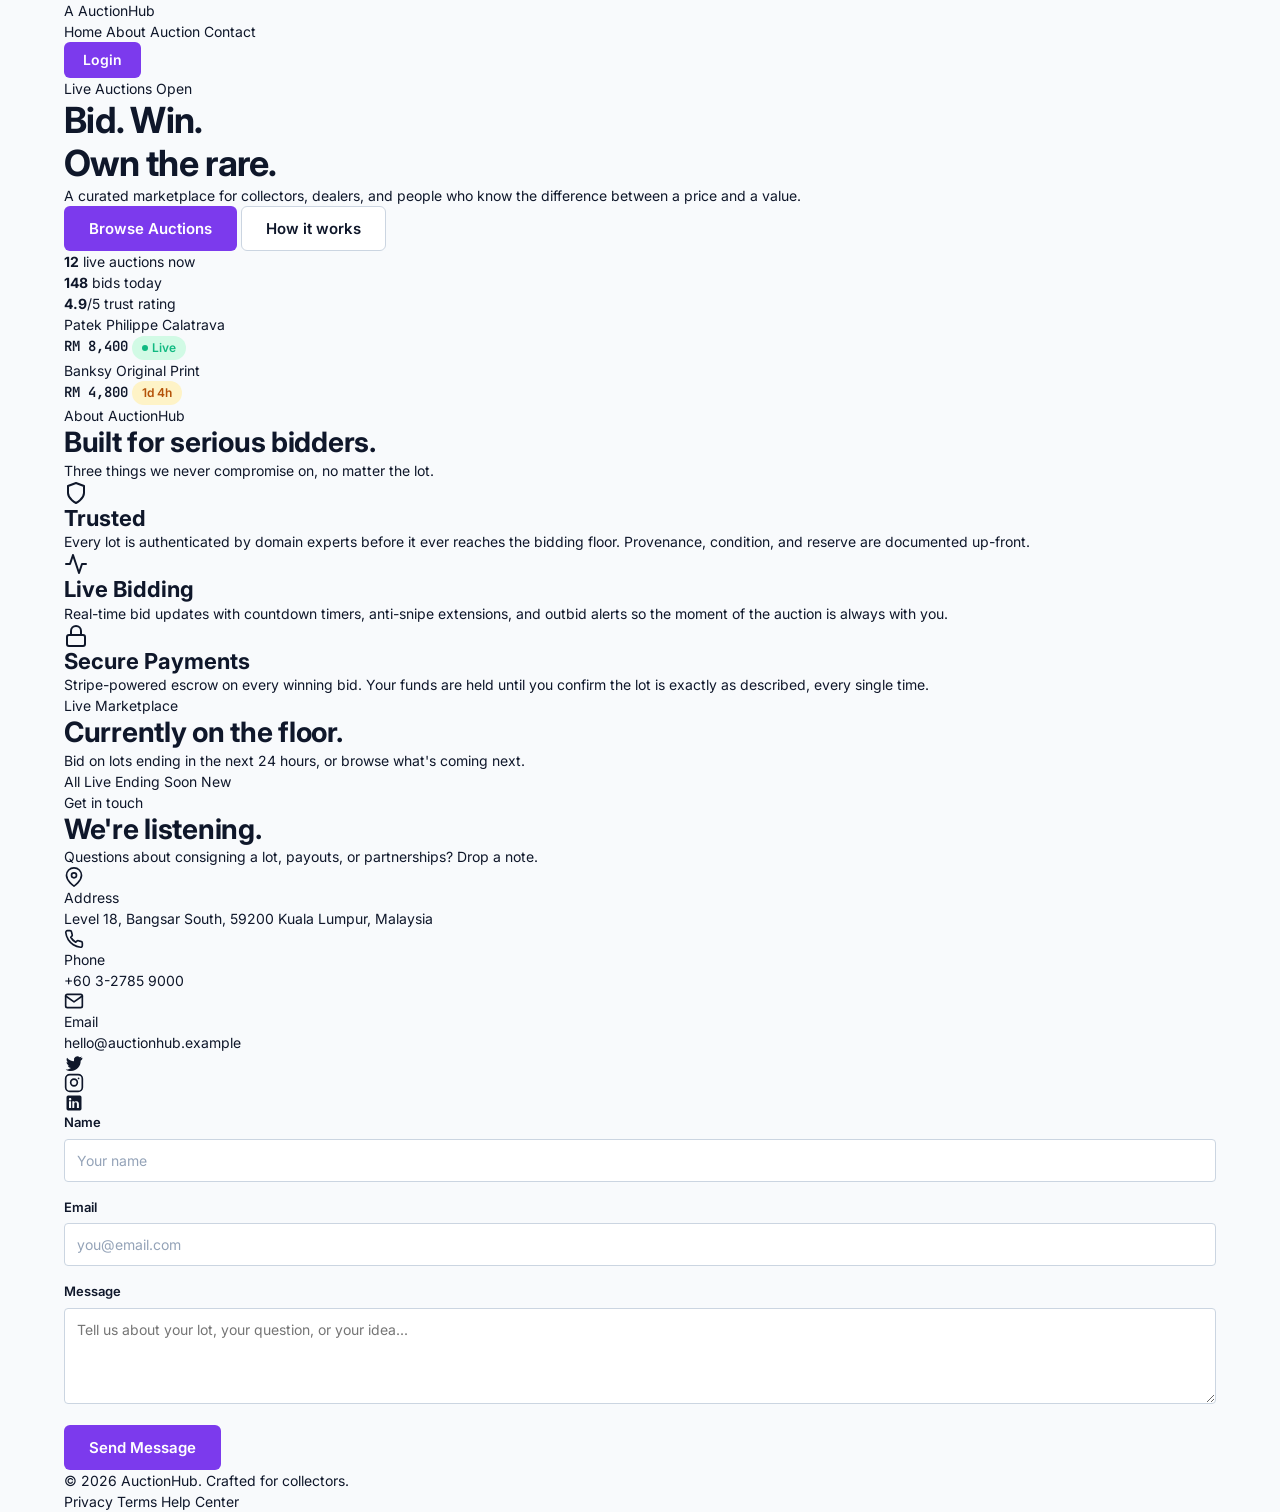
==== index.html @ d31c8f01 "[Phase 2/Task 1] Landing HTML - Sticky nav, hero, about, auction grid, contact, footer, login modal " ====
<!DOCTYPE html>
<html lang="en">
<head>
  <meta charset="UTF-8" />
  <meta name="viewport" content="width=device-width, initial-scale=1.0" />
  <title>AuctionHub — Bid. Win. Own.</title>
  <meta name="description" content="A modern auction marketplace for collectors and connoisseurs." />

  <!-- Fonts -->
  <link rel="preconnect" href="https://fonts.googleapis.com" />
  <link rel="preconnect" href="https://fonts.gstatic.com" crossorigin />
  <link href="https://fonts.googleapis.com/css2?family=Inter:wght@400;500;600;700;800&family=JetBrains+Mono:wght@400;500;600&display=swap" rel="stylesheet" />

  <!-- Styles -->
  <link rel="stylesheet" href="assets/css/shared.css" />
  <link rel="stylesheet" href="assets/css/landing.css" />
</head>
<body>

  <!-- ========== Sticky Nav ========== -->
  <header class="nav" id="nav">
    <div class="container nav-row">
      <a href="#home" class="brand">
        <span class="brand-mark">A</span>
        <span class="brand-name">AuctionHub</span>
      </a>

      <nav class="nav-links">
        <a href="#home">Home</a>
        <a href="#about">About</a>
        <a href="#auction">Auction</a>
        <a href="#contact">Contact</a>
      </nav>

      <button class="btn btn-primary" data-open-login>Login</button>
    </div>
  </header>

  <main>

    <!-- ========== #home Hero ========== -->
    <section id="home" class="hero">
      <div class="container hero-row">
        <div class="hero-copy">
          <span class="eyebrow">Live Auctions Open</span>
          <h1>Bid. Win.<br />Own the rare.</h1>
          <p class="hero-sub">
            A curated marketplace for collectors, dealers, and people who know
            the difference between a price and a value.
          </p>
          <div class="hero-cta">
            <a href="#auction" class="btn btn-primary btn-lg">Browse Auctions</a>
            <a href="#about" class="btn btn-secondary btn-lg">How it works</a>
          </div>
          <div class="hero-meta">
            <div><strong>12</strong> live auctions now</div>
            <div class="dot"></div>
            <div><strong>148</strong> bids today</div>
            <div class="dot"></div>
            <div><strong>4.9</strong>/5 trust rating</div>
          </div>
        </div>
        <div class="hero-visual">
          <div class="hero-card hero-card-a">
            <div class="hero-card-img" style="background-image:url('https://picsum.photos/seed/hero1/400/300')"></div>
            <div class="hero-card-body">
              <div class="hero-card-title">Patek Philippe Calatrava</div>
              <div class="hero-card-row">
                <span class="price">RM 8,400</span>
                <span class="badge badge-success"><span class="badge-dot"></span>Live</span>
              </div>
            </div>
          </div>
          <div class="hero-card hero-card-b">
            <div class="hero-card-img" style="background-image:url('https://picsum.photos/seed/hero2/400/300')"></div>
            <div class="hero-card-body">
              <div class="hero-card-title">Banksy Original Print</div>
              <div class="hero-card-row">
                <span class="price">RM 4,800</span>
                <span class="badge badge-warning">1d 4h</span>
              </div>
            </div>
          </div>
          <div class="hero-blob"></div>
        </div>
      </div>
    </section>

    <!-- ========== #about ========== -->
    <section id="about" class="section">
      <div class="container">
        <div class="section-head">
          <span class="eyebrow">About AuctionHub</span>
          <h2>Built for serious bidders.</h2>
          <p class="section-sub">
            Three things we never compromise on, no matter the lot.
          </p>
        </div>

        <div class="features">
          <article class="feature">
            <div class="feature-icon">
              <svg class="icon-lg" viewBox="0 0 24 24" fill="none" stroke="currentColor" stroke-width="2" stroke-linecap="round" stroke-linejoin="round"><path d="M12 22s8-4 8-10V5l-8-3-8 3v7c0 6 8 10 8 10z"/></svg>
            </div>
            <h3>Trusted</h3>
            <p>Every lot is authenticated by domain experts before it ever reaches the bidding floor. Provenance, condition, and reserve are documented up-front.</p>
          </article>

          <article class="feature">
            <div class="feature-icon">
              <svg class="icon-lg" viewBox="0 0 24 24" fill="none" stroke="currentColor" stroke-width="2" stroke-linecap="round" stroke-linejoin="round"><polyline points="22 12 18 12 15 21 9 3 6 12 2 12"/></svg>
            </div>
            <h3>Live Bidding</h3>
            <p>Real-time bid updates with countdown timers, anti-snipe extensions, and outbid alerts so the moment of the auction is always with you.</p>
          </article>

          <article class="feature">
            <div class="feature-icon">
              <svg class="icon-lg" viewBox="0 0 24 24" fill="none" stroke="currentColor" stroke-width="2" stroke-linecap="round" stroke-linejoin="round"><rect x="3" y="11" width="18" height="11" rx="2"/><path d="M7 11V7a5 5 0 0 1 10 0v4"/></svg>
            </div>
            <h3>Secure Payments</h3>
            <p>Stripe-powered escrow on every winning bid. Your funds are held until you confirm the lot is exactly as described, every single time.</p>
          </article>
        </div>
      </div>
    </section>

    <!-- ========== #auction ========== -->
    <section id="auction" class="section section-alt">
      <div class="container">
        <div class="section-head">
          <span class="eyebrow">Live Marketplace</span>
          <h2>Currently on the floor.</h2>
          <p class="section-sub">Bid on lots ending in the next 24 hours, or browse what's coming next.</p>
        </div>

        <div class="filter-chips" id="filter-chips">
          <button class="chip is-active" data-filter="all">All</button>
          <button class="chip" data-filter="live">Live</button>
          <button class="chip" data-filter="ending">Ending Soon</button>
          <button class="chip" data-filter="new">New</button>
        </div>

        <div class="auction-grid" id="auction-grid">
          <!-- Cards rendered by landing.js -->
        </div>
      </div>
    </section>

    <!-- ========== #contact ========== -->
    <section id="contact" class="section">
      <div class="container">
        <div class="section-head">
          <span class="eyebrow">Get in touch</span>
          <h2>We're listening.</h2>
          <p class="section-sub">Questions about consigning a lot, payouts, or partnerships? Drop a note.</p>
        </div>

        <div class="contact-grid">
          <aside class="contact-info">
            <div class="contact-row">
              <div class="contact-ico">
                <svg class="icon" viewBox="0 0 24 24" fill="none" stroke="currentColor" stroke-width="2" stroke-linecap="round" stroke-linejoin="round"><path d="M21 10c0 7-9 13-9 13S3 17 3 10a9 9 0 0 1 18 0z"/><circle cx="12" cy="10" r="3"/></svg>
              </div>
              <div>
                <div class="contact-label">Address</div>
                <div>Level 18, Bangsar South, 59200 Kuala Lumpur, Malaysia</div>
              </div>
            </div>
            <div class="contact-row">
              <div class="contact-ico">
                <svg class="icon" viewBox="0 0 24 24" fill="none" stroke="currentColor" stroke-width="2" stroke-linecap="round" stroke-linejoin="round"><path d="M22 16.92v3a2 2 0 0 1-2.18 2 19.79 19.79 0 0 1-8.63-3.07 19.5 19.5 0 0 1-6-6 19.79 19.79 0 0 1-3.07-8.67A2 2 0 0 1 4.11 2h3a2 2 0 0 1 2 1.72 12.84 12.84 0 0 0 .7 2.81 2 2 0 0 1-.45 2.11L8.09 9.91a16 16 0 0 0 6 6l1.27-1.27a2 2 0 0 1 2.11-.45 12.84 12.84 0 0 0 2.81.7A2 2 0 0 1 22 16.92z"/></svg>
              </div>
              <div>
                <div class="contact-label">Phone</div>
                <div>+60 3-2785 9000</div>
              </div>
            </div>
            <div class="contact-row">
              <div class="contact-ico">
                <svg class="icon" viewBox="0 0 24 24" fill="none" stroke="currentColor" stroke-width="2" stroke-linecap="round" stroke-linejoin="round"><path d="M4 4h16c1.1 0 2 .9 2 2v12c0 1.1-.9 2-2 2H4c-1.1 0-2-.9-2-2V6c0-1.1.9-2 2-2z"/><polyline points="22,6 12,13 2,6"/></svg>
              </div>
              <div>
                <div class="contact-label">Email</div>
                <div>hello@auctionhub.example</div>
              </div>
            </div>
            <div class="socials">
              <a href="#" aria-label="Twitter"><svg class="icon" viewBox="0 0 24 24" fill="currentColor"><path d="M22 5.8c-.7.3-1.5.6-2.4.7.9-.5 1.5-1.3 1.8-2.3-.8.5-1.7.8-2.6 1A4.1 4.1 0 0 0 12 9.1c0 .3 0 .6.1.9-3.4-.2-6.4-1.8-8.4-4.3-.4.6-.6 1.4-.6 2.2 0 1.4.7 2.7 1.8 3.4-.6 0-1.2-.2-1.8-.5v.1c0 2 1.4 3.7 3.3 4-.4.1-.7.2-1.1.2-.3 0-.5 0-.8-.1.5 1.7 2.1 2.9 3.9 2.9-1.4 1.1-3.2 1.8-5.2 1.8H2c1.8 1.2 4 1.9 6.3 1.9 7.5 0 11.7-6.3 11.7-11.7v-.5c.8-.6 1.5-1.3 2-2.1z"/></svg></a>
              <a href="#" aria-label="Instagram"><svg class="icon" viewBox="0 0 24 24" fill="none" stroke="currentColor" stroke-width="2" stroke-linecap="round" stroke-linejoin="round"><rect x="2" y="2" width="20" height="20" rx="5"/><path d="M16 11.4a4 4 0 1 1-8 0 4 4 0 0 1 8 0z"/><line x1="17.5" y1="6.5" x2="17.51" y2="6.5"/></svg></a>
              <a href="#" aria-label="LinkedIn"><svg class="icon" viewBox="0 0 24 24" fill="currentColor"><path d="M19 3H5a2 2 0 0 0-2 2v14a2 2 0 0 0 2 2h14a2 2 0 0 0 2-2V5a2 2 0 0 0-2-2zM8.5 18H6V10h2.5v8zM7.3 9c-.8 0-1.5-.7-1.5-1.5S6.5 6 7.3 6s1.5.7 1.5 1.5S8.1 9 7.3 9zM18 18h-2.5v-4.4c0-1 0-2.4-1.5-2.4s-1.7 1.2-1.7 2.3V18H10V10h2.4v1.1h.1c.3-.6 1.2-1.3 2.4-1.3 2.5 0 3 1.7 3 3.9V18z"/></svg></a>
            </div>
          </aside>

          <form class="contact-form" id="contact-form">
            <div class="field">
              <label class="label" for="cf-name">Name</label>
              <input class="input" id="cf-name" name="name" type="text" required placeholder="Your name" />
            </div>
            <div class="field">
              <label class="label" for="cf-email">Email</label>
              <input class="input" id="cf-email" name="email" type="email" required placeholder="you@email.com" />
            </div>
            <div class="field">
              <label class="label" for="cf-message">Message</label>
              <textarea class="textarea" id="cf-message" name="message" required placeholder="Tell us about your lot, your question, or your idea..."></textarea>
            </div>
            <button type="submit" class="btn btn-primary btn-lg">Send Message</button>
          </form>
        </div>
      </div>
    </section>

  </main>

  <!-- ========== Footer ========== -->
  <footer class="footer">
    <div class="container footer-row">
      <div>&copy; 2026 AuctionHub. Crafted for collectors.</div>
      <div class="footer-links">
        <a href="#">Privacy</a>
        <a href="#">Terms</a>
        <a href="#">Help Center</a>
      </div>
    </div>
  </footer>

  <!-- ========== Login Modal ========== -->
  <div class="modal-backdrop" id="login-modal" data-close-on-backdrop>
    <div class="modal" role="dialog" aria-modal="true" aria-labelledby="login-title">
      <div class="modal-header">
        <div class="flex items-center gap-2">
          <span class="brand-mark brand-mark-sm">A</span>
          <span class="modal-title" id="login-title">Welcome back</span>
        </div>
        <button class="modal-close" data-close-login aria-label="Close">
          <svg class="icon" viewBox="0 0 24 24" fill="none" stroke="currentColor" stroke-width="2" stroke-linecap="round" stroke-linejoin="round"><line x1="18" y1="6" x2="6" y2="18"/><line x1="6" y1="6" x2="18" y2="18"/></svg>
        </button>
      </div>
      <div class="modal-body">
        <p class="text-muted text-sm mb-4">Sign in to access the admin dashboard. Use <code class="mono">admin</code> / <code class="mono">admin</code> for the prototype.</p>
        <form id="login-form" novalidate>
          <div class="field">
            <label class="label" for="li-username">Username</label>
            <input class="input" id="li-username" name="username" type="text" autocomplete="username" required />
          </div>
          <div class="field">
            <label class="label" for="li-password">Password</label>
            <input class="input" id="li-password" name="password" type="password" autocomplete="current-password" required />
          </div>
          <label class="checkbox-row mb-4">
            <input type="checkbox" id="li-remember" />
            Remember me
          </label>
          <div class="field-error hidden" id="li-error"></div>
          <button type="submit" class="btn btn-primary btn-lg" style="width:100%">Login</button>
        </form>
      </div>
    </div>
  </div>

  <!-- ========== Toast host ========== -->
  <div class="toast-host" id="toast-host"></div>

  <!-- ========== Scripts (order matters for classic scripts) ========== -->
  <script src="assets/js/data.js"></script>
  <script src="assets/js/auth.js"></script>
  <script src="assets/js/landing.js"></script>
</body>
</html>
---- assets/css/shared.css ----
/* =========================================================
   AuctionHub — Shared Styles
   Reset + design tokens + base typography + buttons + utilities
   ========================================================= */

/* ---------- Reset ---------- */
*, *::before, *::after { box-sizing: border-box; }
* { margin: 0; padding: 0; }
html { -webkit-text-size-adjust: 100%; scroll-behavior: smooth; }
body { line-height: 1.5; -webkit-font-smoothing: antialiased; }
img, picture, video, canvas, svg { display: block; max-width: 100%; }
input, button, textarea, select { font: inherit; color: inherit; }
button { background: none; border: none; cursor: pointer; }
a { color: inherit; text-decoration: none; }
ul, ol { list-style: none; }
table { border-collapse: collapse; width: 100%; }

/* ---------- Design Tokens ---------- */
:root {
  /* Colors */
  --primary:        #7C3AED;
  --primary-dark:   #6D28D9;
  --primary-light:  #EDE9FE;
  --text:           #0F172A;
  --text-muted:     #64748B;
  --text-subtle:    #94A3B8;
  --bg:             #F8FAFC;
  --surface:        #FFFFFF;
  --surface-2:      #F1F5F9;
  --border:         #E2E8F0;
  --border-strong:  #CBD5E1;
  --success:        #10B981;
  --success-bg:     #D1FAE5;
  --warning:        #F59E0B;
  --warning-bg:     #FEF3C7;
  --danger:         #EF4444;
  --danger-bg:      #FEE2E2;
  --info:           #3B82F6;
  --info-bg:        #DBEAFE;

  /* Typography */
  --font-body: "Inter", system-ui, -apple-system, "Segoe UI", Roboto, sans-serif;
  --font-mono: "JetBrains Mono", ui-monospace, "SF Mono", Menlo, monospace;

  /* Radii */
  --r-input:  4px;
  --r-btn:    6px;
  --r-card:   8px;
  --r-pill:   999px;

  /* Shadows */
  --shadow-sm:  0 1px 2px rgba(15, 23, 42, 0.04);
  --shadow:     0 1px 3px rgba(15, 23, 42, 0.06), 0 1px 2px rgba(15, 23, 42, 0.04);
  --shadow-md:  0 4px 6px rgba(15, 23, 42, 0.05), 0 2px 4px rgba(15, 23, 42, 0.04);
  --shadow-lg:  0 10px 25px rgba(15, 23, 42, 0.08), 0 4px 10px rgba(15, 23, 42, 0.04);

  /* Layout */
  --sidebar-w:  240px;
  --topbar-h:   64px;
  --container:  1200px;

  /* Transitions */
  --t-fast:  120ms ease;
  --t:       180ms ease;
}

/* ---------- Base typography ---------- */
body {
  font-family: var(--font-body);
  color: var(--text);
  background: var(--bg);
  font-size: 14px;
}

h1, h2, h3, h4, h5, h6 {
  font-weight: 700;
  line-height: 1.2;
  color: var(--text);
}
h1 { font-size: 2.25rem; letter-spacing: -0.02em; }
h2 { font-size: 1.75rem; letter-spacing: -0.01em; }
h3 { font-size: 1.375rem; }
h4 { font-size: 1.125rem; }
h5 { font-size: 1rem; }
h6 { font-size: 0.875rem; text-transform: uppercase; letter-spacing: 0.05em; color: var(--text-muted); }

p { color: var(--text); }
small { font-size: 0.8125rem; color: var(--text-muted); }

.mono, code, kbd { font-family: var(--font-mono); }
.price { font-family: var(--font-mono); font-weight: 600; }

/* ---------- Buttons ---------- */
.btn {
  display: inline-flex;
  align-items: center;
  justify-content: center;
  gap: 8px;
  padding: 10px 18px;
  border-radius: var(--r-btn);
  font-size: 14px;
  font-weight: 600;
  line-height: 1;
  border: 1px solid transparent;
  transition: background var(--t), border-color var(--t), color var(--t), transform var(--t-fast);
  white-space: nowrap;
}
.btn:active { transform: translateY(1px); }
.btn:disabled { opacity: 0.5; cursor: not-allowed; }

.btn-primary {
  background: var(--primary);
  color: #fff;
}
.btn-primary:hover { background: var(--primary-dark); }

.btn-secondary {
  background: var(--surface);
  color: var(--text);
  border-color: var(--border-strong);
}
.btn-secondary:hover { background: var(--surface-2); }

.btn-ghost {
  background: transparent;
  color: var(--text-muted);
}
.btn-ghost:hover { background: var(--surface-2); color: var(--text); }

.btn-danger {
  background: var(--danger);
  color: #fff;
}
.btn-danger:hover { background: #DC2626; }

.btn-sm { padding: 6px 12px; font-size: 13px; }
.btn-lg { padding: 14px 24px; font-size: 15px; }
.btn-icon { padding: 8px; width: 36px; height: 36px; }

/* ---------- Inputs ---------- */
.input, .select, .textarea {
  width: 100%;
  padding: 10px 12px;
  font-size: 14px;
  color: var(--text);
  background: var(--surface);
  border: 1px solid var(--border-strong);
  border-radius: var(--r-input);
  transition: border-color var(--t), box-shadow var(--t);
}
.input:focus, .select:focus, .textarea:focus {
  outline: none;
  border-color: var(--primary);
  box-shadow: 0 0 0 3px rgba(124, 58, 237, 0.15);
}
.input::placeholder { color: var(--text-subtle); }
.textarea { resize: vertical; min-height: 96px; }

.label {
  display: block;
  font-size: 13px;
  font-weight: 600;
  color: var(--text);
  margin-bottom: 6px;
}

.field { margin-bottom: 16px; }
.field-help { font-size: 12px; color: var(--text-muted); margin-top: 4px; }
.field-error { font-size: 12px; color: var(--danger); margin-top: 6px; }

.checkbox-row {
  display: inline-flex;
  align-items: center;
  gap: 8px;
  font-size: 14px;
  cursor: pointer;
}
.checkbox-row input[type="checkbox"] {
  width: 16px;
  height: 16px;
  accent-color: var(--primary);
  cursor: pointer;
}

/* ---------- Cards ---------- */
.card {
  background: var(--surface);
  border: 1px solid var(--border);
  border-radius: var(--r-card);
  padding: 20px;
  box-shadow: var(--shadow-sm);
}
.card-title {
  font-size: 0.875rem;
  font-weight: 600;
  color: var(--text-muted);
  text-transform: uppercase;
  letter-spacing: 0.04em;
  margin-bottom: 12px;
}

/* ---------- Badges ---------- */
.badge {
  display: inline-flex;
  align-items: center;
  gap: 4px;
  padding: 3px 10px;
  font-size: 12px;
  font-weight: 600;
  border-radius: var(--r-pill);
  background: var(--surface-2);
  color: var(--text-muted);
}
.badge-success { background: var(--success-bg); color: var(--success); }
.badge-warning { background: var(--warning-bg); color: #B45309; }
.badge-danger  { background: var(--danger-bg);  color: var(--danger); }
.badge-info    { background: var(--info-bg);    color: var(--info); }
.badge-primary { background: var(--primary-light); color: var(--primary-dark); }

.badge-dot {
  width: 6px;
  height: 6px;
  border-radius: 50%;
  background: currentColor;
}

/* ---------- Layout utilities ---------- */
.container {
  width: 100%;
  max-width: var(--container);
  margin: 0 auto;
  padding: 0 24px;
}

.flex { display: flex; }
.flex-col { display: flex; flex-direction: column; }
.items-center { align-items: center; }
.items-start { align-items: flex-start; }
.justify-between { justify-content: space-between; }
.justify-center { justify-content: center; }
.justify-end { justify-content: flex-end; }
.flex-1 { flex: 1; }
.flex-wrap { flex-wrap: wrap; }
.grid { display: grid; }
.hidden { display: none !important; }

.gap-1 { gap: 4px; }
.gap-2 { gap: 8px; }
.gap-3 { gap: 12px; }
.gap-4 { gap: 16px; }
.gap-6 { gap: 24px; }
.gap-8 { gap: 32px; }

.mt-1 { margin-top: 4px; }
.mt-2 { margin-top: 8px; }
.mt-4 { margin-top: 16px; }
.mt-6 { margin-top: 24px; }
.mt-8 { margin-top: 32px; }

.mb-1 { margin-bottom: 4px; }
.mb-2 { margin-bottom: 8px; }
.mb-4 { margin-bottom: 16px; }
.mb-6 { margin-bottom: 24px; }
.mb-8 { margin-bottom: 32px; }

.text-muted { color: var(--text-muted); }
.text-subtle { color: var(--text-subtle); }
.text-primary { color: var(--primary); }
.text-success { color: var(--success); }
.text-warning { color: var(--warning); }
.text-danger { color: var(--danger); }

.text-sm { font-size: 13px; }
.text-xs { font-size: 12px; }
.text-lg { font-size: 16px; }
.text-xl { font-size: 18px; }

.font-bold { font-weight: 700; }
.font-semibold { font-weight: 600; }
.font-medium { font-weight: 500; }

.text-center { text-align: center; }
.text-right { text-align: right; }

/* ---------- Tables ---------- */
.table {
  width: 100%;
  background: var(--surface);
  border: 1px solid var(--border);
  border-radius: var(--r-card);
  overflow: hidden;
}
.table th {
  text-align: left;
  font-size: 12px;
  font-weight: 600;
  text-transform: uppercase;
  letter-spacing: 0.04em;
  color: var(--text-muted);
  padding: 12px 16px;
  background: var(--surface-2);
  border-bottom: 1px solid var(--border);
}
.table td {
  padding: 14px 16px;
  font-size: 14px;
  color: var(--text);
  border-bottom: 1px solid var(--border);
}
.table tr:last-child td { border-bottom: none; }
.table tbody tr { transition: background var(--t-fast); }
.table tbody tr:hover { background: var(--surface-2); cursor: default; }
.table .row-clickable { cursor: pointer; }

/* ---------- Modal ---------- */
.modal-backdrop {
  position: fixed;
  inset: 0;
  background: rgba(15, 23, 42, 0.45);
  display: none;
  align-items: center;
  justify-content: center;
  z-index: 1000;
  padding: 16px;
  animation: fadeIn 160ms ease;
}
.modal-backdrop.is-open { display: flex; }
.modal {
  background: var(--surface);
  border-radius: var(--r-card);
  box-shadow: var(--shadow-lg);
  width: 100%;
  max-width: 420px;
  max-height: calc(100vh - 32px);
  overflow: auto;
  animation: slideUp 180ms ease;
}
.modal-lg { max-width: 640px; }
.modal-header {
  display: flex;
  align-items: center;
  justify-content: space-between;
  padding: 20px 24px 12px;
}
.modal-title { font-size: 1.125rem; font-weight: 700; }
.modal-close {
  width: 32px; height: 32px;
  display: inline-flex; align-items: center; justify-content: center;
  border-radius: var(--r-btn);
  color: var(--text-muted);
  transition: background var(--t-fast);
}
.modal-close:hover { background: var(--surface-2); color: var(--text); }
.modal-body { padding: 12px 24px 24px; }
.modal-footer {
  display: flex;
  gap: 12px;
  justify-content: flex-end;
  padding: 16px 24px 20px;
  border-top: 1px solid var(--border);
}

@keyframes fadeIn { from { opacity: 0; } to { opacity: 1; } }
@keyframes slideUp {
  from { opacity: 0; transform: translateY(8px); }
  to   { opacity: 1; transform: translateY(0); }
}

/* ---------- Toast ---------- */
.toast-host {
  position: fixed;
  bottom: 24px; right: 24px;
  display: flex; flex-direction: column; gap: 8px;
  z-index: 1100;
}
.toast {
  background: var(--text);
  color: #fff;
  padding: 12px 18px;
  border-radius: var(--r-btn);
  font-size: 14px;
  box-shadow: var(--shadow-lg);
  animation: slideUp 180ms ease;
}
.toast-success { background: var(--success); }
.toast-danger  { background: var(--danger); }

/* ---------- Misc ---------- */
.divider {
  height: 1px;
  background: var(--border);
  margin: 16px 0;
}

.icon { width: 20px; height: 20px; flex-shrink: 0; }
.icon-sm { width: 16px; height: 16px; }
.icon-lg { width: 24px; height: 24px; }

.sr-only {
  position: absolute;
  width: 1px; height: 1px;
  padding: 0; margin: -1px;
  overflow: hidden; clip: rect(0, 0, 0, 0);
  border: 0;
}
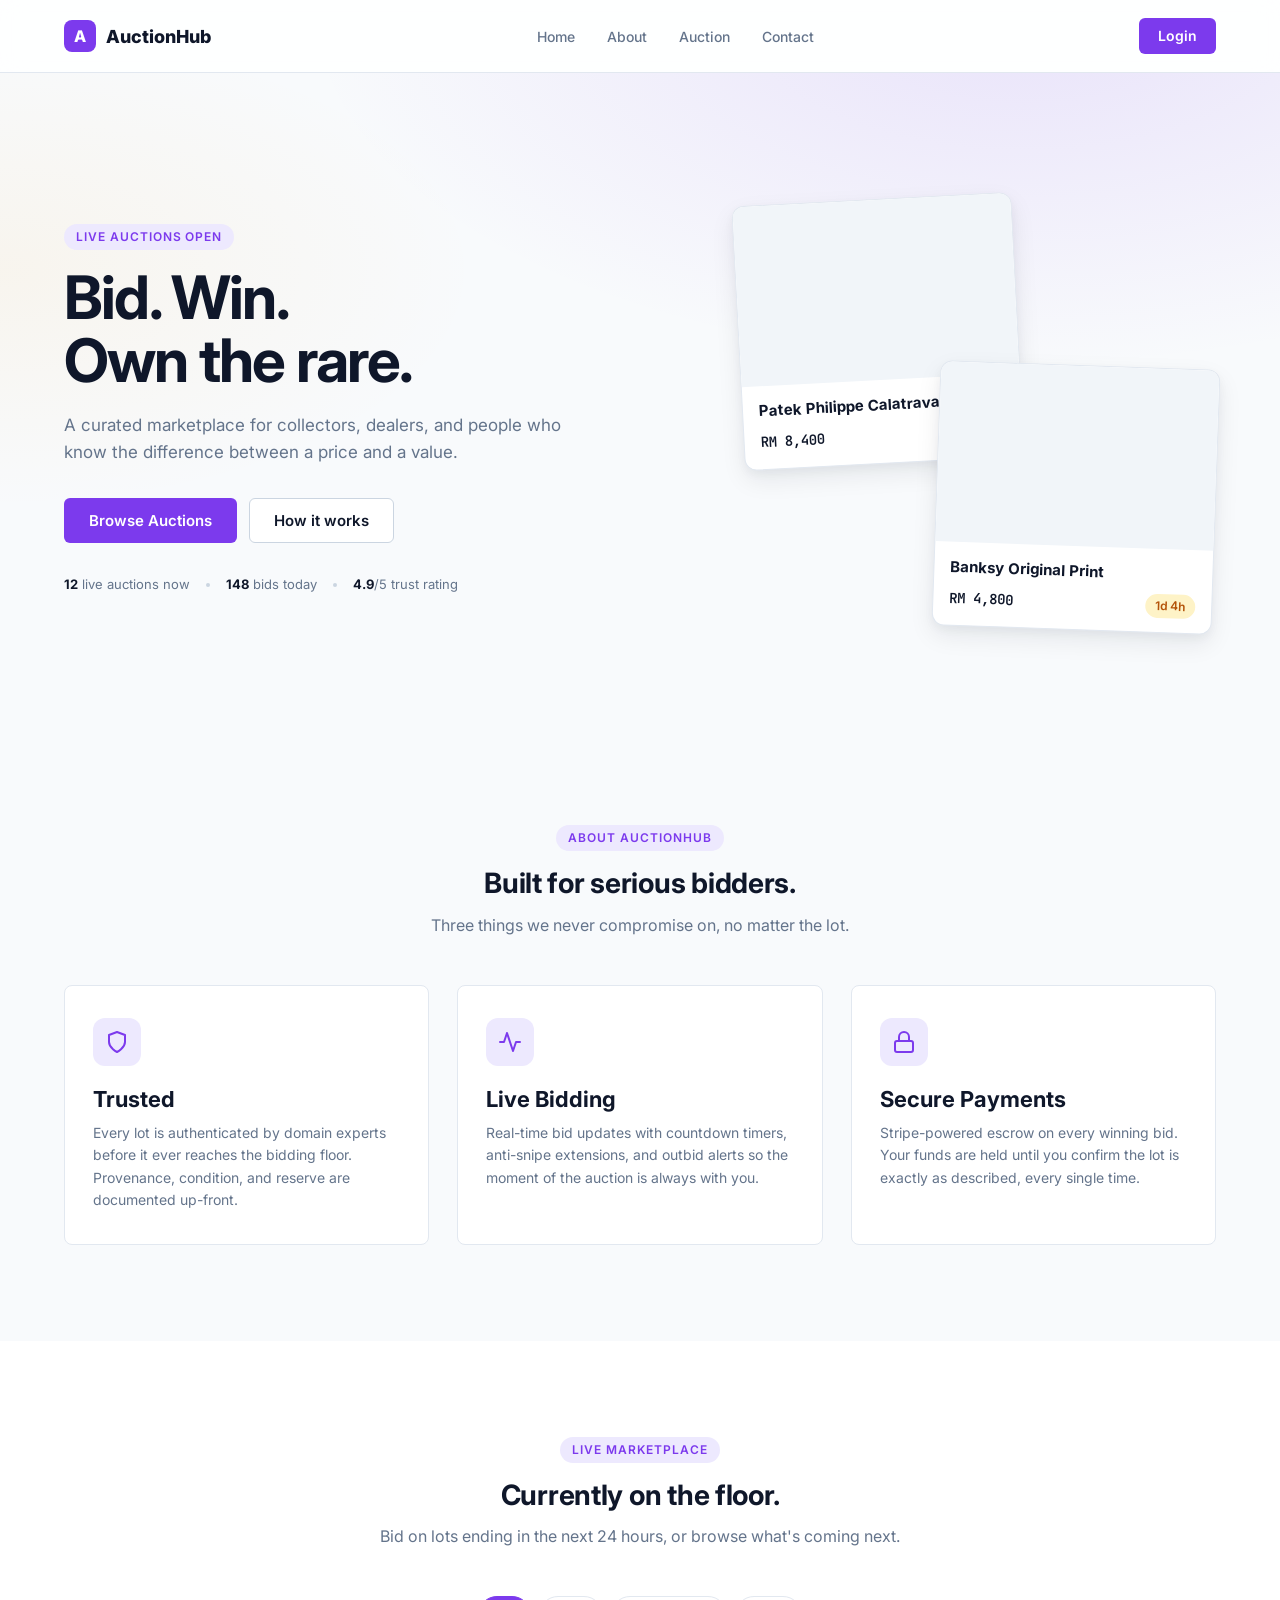
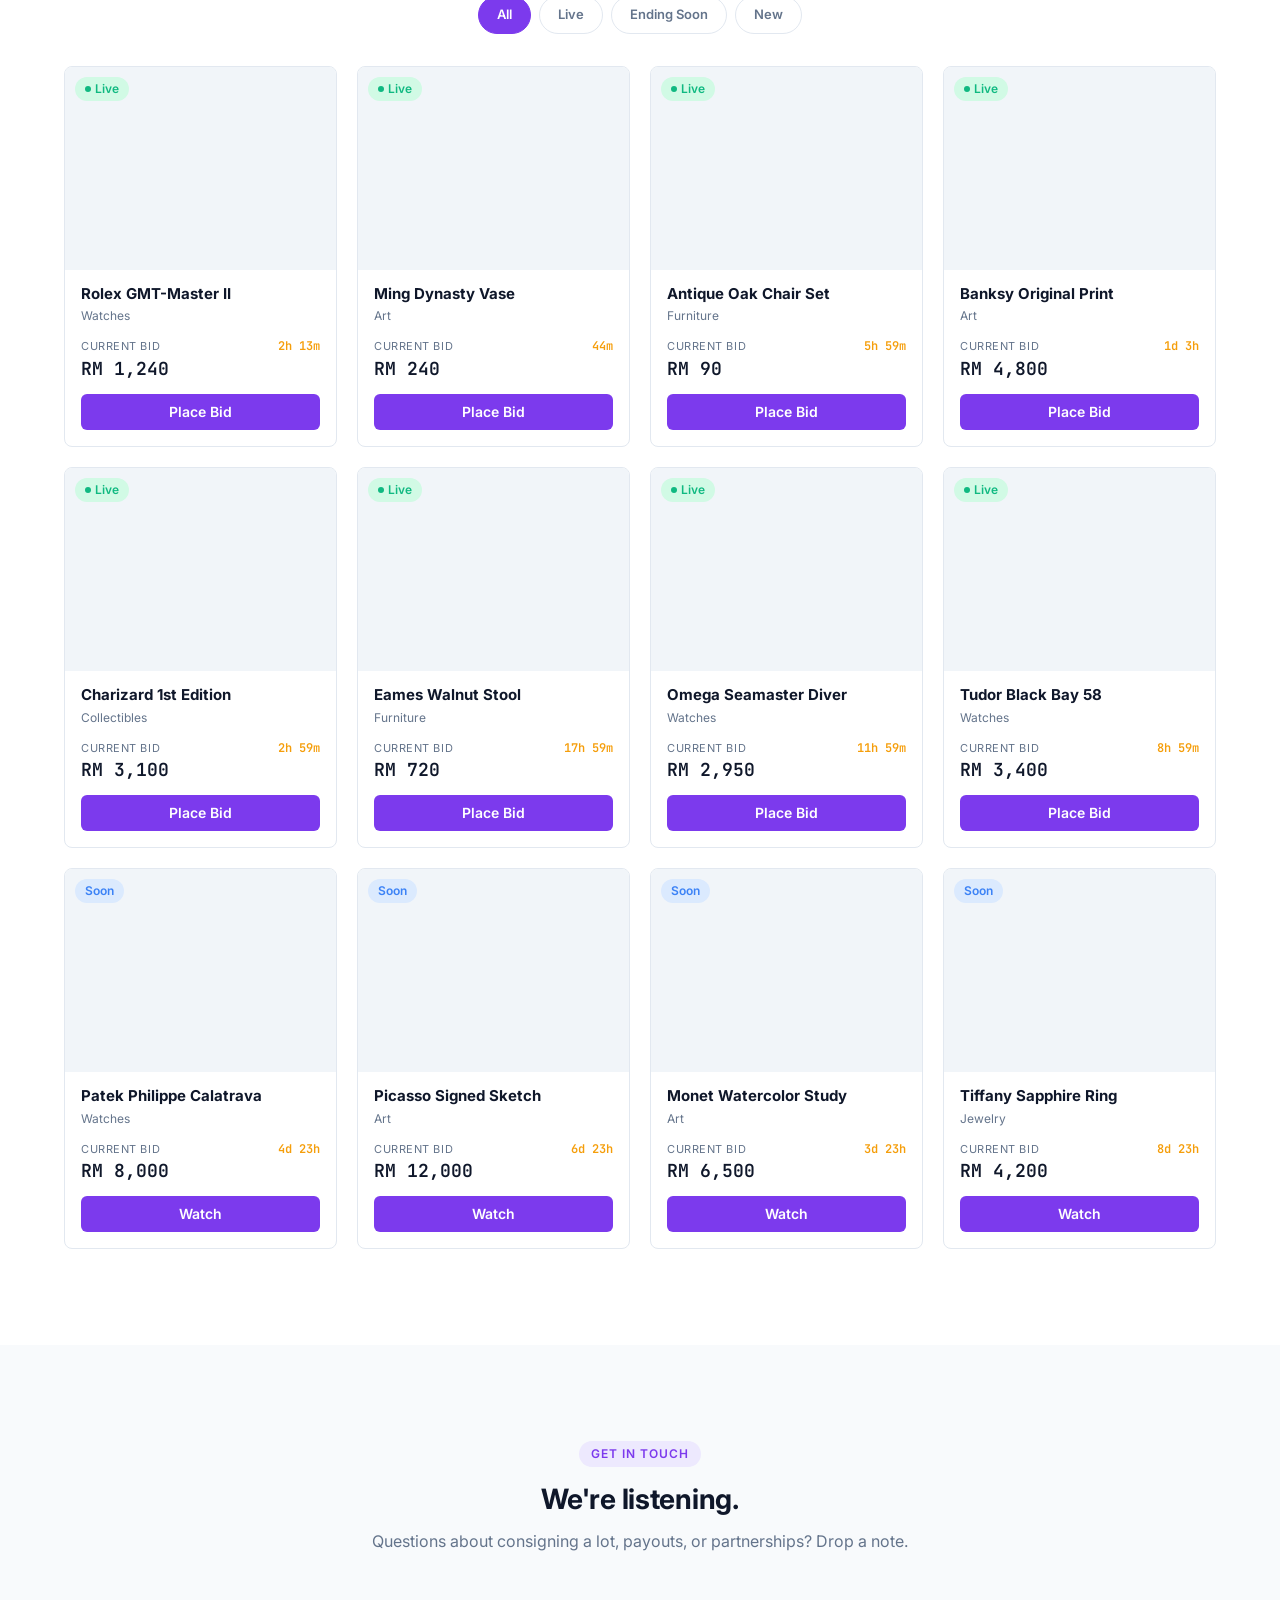
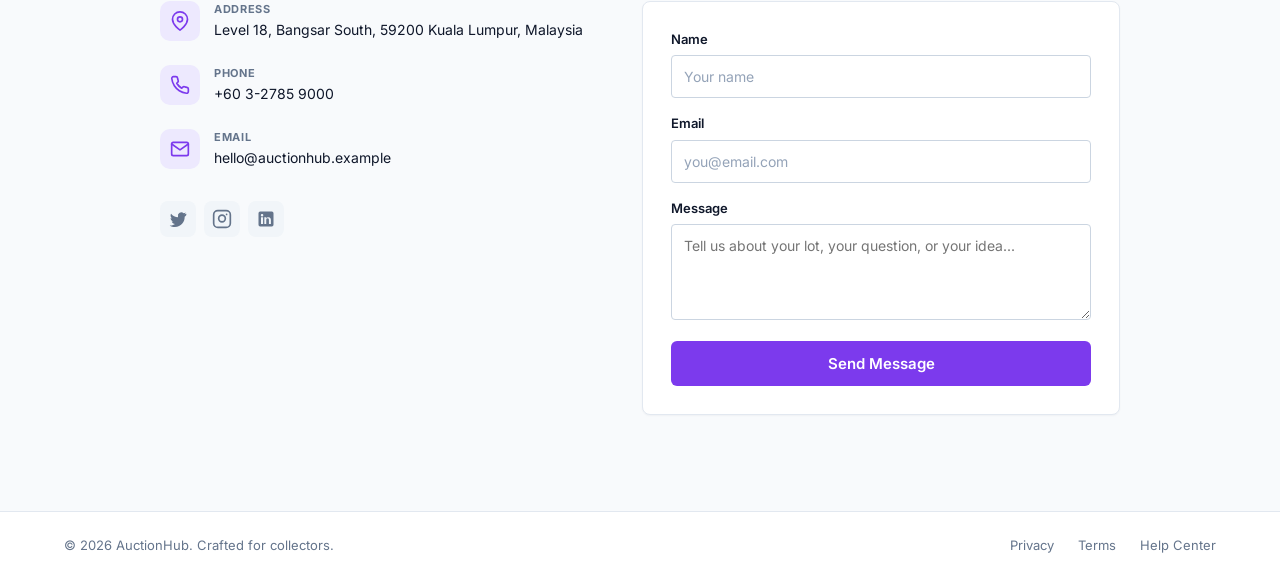
==== commit 8da6acc1: "[Phase 2.5/Task 1] Bid Modal Markup - Guest bid form with name, phone, address, and amount === TECHN" ====
--- a/index.html
+++ b/index.html
@@ -259,6 +259,53 @@
     </div>
   </div>
 
+  <!-- ========== Bid Modal ========== -->
+  <div class="modal-backdrop" id="bid-modal" data-close-on-backdrop>
+    <div class="modal modal-lg" role="dialog" aria-modal="true" aria-labelledby="bid-title">
+      <div class="modal-header">
+        <span class="modal-title" id="bid-title">Place a bid</span>
+        <button class="modal-close" data-close-bid aria-label="Close">
+          <svg class="icon" viewBox="0 0 24 24" fill="none" stroke="currentColor" stroke-width="2" stroke-linecap="round" stroke-linejoin="round"><line x1="18" y1="6" x2="6" y2="18"/><line x1="6" y1="6" x2="18" y2="18"/></svg>
+        </button>
+      </div>
+      <div class="modal-body">
+        <!-- Context strip: populated by landing.js -->
+        <div class="bid-context" id="bid-context"></div>
+
+        <form id="bid-form" novalidate>
+          <div class="bid-grid">
+            <div class="field">
+              <label class="label" for="bf-name">Full name</label>
+              <input class="input" id="bf-name" name="name" type="text" autocomplete="name" required placeholder="Your full name" />
+            </div>
+            <div class="field">
+              <label class="label" for="bf-phone">Phone</label>
+              <input class="input" id="bf-phone" name="phone" type="tel" autocomplete="tel" required placeholder="+60 12-345 6789" />
+            </div>
+          </div>
+
+          <div class="field">
+            <label class="label" for="bf-address">Shipping address</label>
+            <textarea class="textarea" id="bf-address" name="address" autocomplete="street-address" required placeholder="Street, city, postcode, country"></textarea>
+          </div>
+
+          <div class="field">
+            <label class="label" for="bf-amount">Your bid (RM)</label>
+            <input class="input mono" id="bf-amount" name="amount" type="number" step="10" required />
+            <div class="field-help" id="bf-amount-help">Enter at least the minimum bid amount.</div>
+          </div>
+
+          <div class="field-error hidden" id="bf-error"></div>
+
+          <div class="bid-actions">
+            <button type="button" class="btn btn-secondary" data-close-bid>Cancel</button>
+            <button type="submit" class="btn btn-primary">Place Bid</button>
+          </div>
+        </form>
+      </div>
+    </div>
+  </div>
+
   <!-- ========== Toast host ========== -->
   <div class="toast-host" id="toast-host"></div>
 
--- a/assets/css/landing.css
+++ b/assets/css/landing.css
@@ -0,0 +1,409 @@
+/* =========================================================
+   AuctionHub — Landing Page Styles
+   Sticky nav, hero, about, auction grid, contact, footer.
+   Inherits design tokens from shared.css.
+   ========================================================= */
+
+/* ---------- Eyebrow + section heads ---------- */
+.eyebrow {
+  display: inline-block;
+  font-size: 12px;
+  font-weight: 600;
+  letter-spacing: 0.08em;
+  text-transform: uppercase;
+  color: var(--primary);
+  background: var(--primary-light);
+  padding: 4px 12px;
+  border-radius: var(--r-pill);
+  margin-bottom: 16px;
+}
+
+.section { padding: 96px 0; }
+.section-alt { background: var(--surface); }
+.section-head {
+  text-align: center;
+  max-width: 640px;
+  margin: 0 auto 48px;
+}
+.section-head h2 { margin-bottom: 12px; }
+.section-sub { color: var(--text-muted); font-size: 16px; }
+
+/* ---------- Sticky Nav ---------- */
+.nav {
+  position: sticky;
+  top: 0;
+  z-index: 50;
+  background: rgba(255, 255, 255, 0.85);
+  backdrop-filter: saturate(180%) blur(12px);
+  -webkit-backdrop-filter: saturate(180%) blur(12px);
+  border-bottom: 1px solid var(--border);
+}
+.nav-row {
+  display: flex;
+  align-items: center;
+  justify-content: space-between;
+  height: 72px;
+}
+.brand {
+  display: inline-flex;
+  align-items: center;
+  gap: 10px;
+  font-weight: 800;
+  font-size: 18px;
+  color: var(--text);
+}
+.brand-mark {
+  width: 32px; height: 32px;
+  display: inline-flex; align-items: center; justify-content: center;
+  background: var(--primary);
+  color: #fff;
+  border-radius: 8px;
+  font-weight: 800;
+  font-size: 16px;
+  letter-spacing: -0.02em;
+}
+.brand-mark-sm { width: 28px; height: 28px; font-size: 14px; border-radius: 6px; }
+.nav-links {
+  display: flex;
+  align-items: center;
+  gap: 32px;
+}
+.nav-links a {
+  font-size: 14px;
+  font-weight: 500;
+  color: var(--text-muted);
+  transition: color var(--t);
+}
+.nav-links a:hover { color: var(--text); }
+
+/* ---------- Hero ---------- */
+.hero {
+  padding: 96px 0 80px;
+  background:
+    radial-gradient(1200px 600px at 80% -10%, rgba(124, 58, 237, 0.12), transparent 60%),
+    radial-gradient(800px 400px at 0% 30%, rgba(245, 158, 11, 0.06), transparent 60%),
+    var(--bg);
+  overflow: hidden;
+}
+.hero-row {
+  display: grid;
+  grid-template-columns: 1.1fr 1fr;
+  gap: 64px;
+  align-items: center;
+}
+.hero-copy h1 {
+  font-size: clamp(2.5rem, 5vw, 3.75rem);
+  letter-spacing: -0.03em;
+  line-height: 1.05;
+  margin-bottom: 20px;
+}
+.hero-sub {
+  font-size: 17px;
+  color: var(--text-muted);
+  max-width: 520px;
+  margin-bottom: 32px;
+  line-height: 1.6;
+}
+.hero-cta {
+  display: flex;
+  flex-wrap: wrap;
+  gap: 12px;
+  margin-bottom: 32px;
+}
+.hero-meta {
+  display: flex;
+  align-items: center;
+  gap: 16px;
+  font-size: 13px;
+  color: var(--text-muted);
+}
+.hero-meta strong { color: var(--text); font-weight: 700; }
+.hero-meta .dot {
+  width: 4px; height: 4px;
+  background: var(--border-strong);
+  border-radius: 50%;
+}
+
+/* Hero visual: stacked auction preview cards + decorative blob */
+.hero-visual {
+  position: relative;
+  height: 480px;
+}
+.hero-card {
+  position: absolute;
+  width: 280px;
+  background: var(--surface);
+  border: 1px solid var(--border);
+  border-radius: 12px;
+  box-shadow: var(--shadow-lg);
+  overflow: hidden;
+  transition: transform var(--t);
+}
+.hero-card:hover { transform: translateY(-4px); }
+.hero-card-img {
+  height: 180px;
+  background-size: cover;
+  background-position: center;
+  background-color: var(--surface-2);
+}
+.hero-card-body { padding: 14px 16px; }
+.hero-card-title { font-weight: 700; margin-bottom: 8px; font-size: 15px; }
+.hero-card-row {
+  display: flex;
+  align-items: center;
+  justify-content: space-between;
+}
+.hero-card-a {
+  top: 30px;
+  left: 40px;
+  transform: rotate(-3deg);
+}
+.hero-card-b {
+  bottom: 20px;
+  right: 0;
+  transform: rotate(2deg);
+}
+.hero-blob {
+  position: absolute;
+  width: 320px; height: 320px;
+  border-radius: 50%;
+  background: linear-gradient(135deg, var(--primary), #A78BFA);
+  opacity: 0.15;
+  filter: blur(60px);
+  top: 50%; left: 50%;
+  transform: translate(-50%, -50%);
+  z-index: -1;
+}
+
+/* ---------- Features ---------- */
+.features {
+  display: grid;
+  grid-template-columns: repeat(3, 1fr);
+  gap: 28px;
+}
+.feature {
+  background: var(--surface);
+  border: 1px solid var(--border);
+  border-radius: var(--r-card);
+  padding: 32px 28px;
+  transition: transform var(--t), box-shadow var(--t);
+}
+.feature:hover {
+  transform: translateY(-2px);
+  box-shadow: var(--shadow-md);
+}
+.feature-icon {
+  width: 48px; height: 48px;
+  display: inline-flex; align-items: center; justify-content: center;
+  background: var(--primary-light);
+  color: var(--primary);
+  border-radius: 12px;
+  margin-bottom: 20px;
+}
+.feature h3 { margin-bottom: 10px; }
+.feature p { color: var(--text-muted); line-height: 1.6; font-size: 14px; }
+
+/* ---------- Filter Chips ---------- */
+.filter-chips {
+  display: flex;
+  flex-wrap: wrap;
+  gap: 8px;
+  margin-bottom: 32px;
+  justify-content: center;
+}
+.chip {
+  padding: 8px 18px;
+  border-radius: var(--r-pill);
+  background: var(--surface);
+  border: 1px solid var(--border);
+  font-size: 13px;
+  font-weight: 600;
+  color: var(--text-muted);
+  cursor: pointer;
+  transition: background var(--t), color var(--t), border-color var(--t);
+}
+.chip:hover { background: var(--surface-2); color: var(--text); }
+.chip.is-active {
+  background: var(--primary);
+  color: #fff;
+  border-color: var(--primary);
+}
+
+/* ---------- Auction Grid ---------- */
+.auction-grid {
+  display: grid;
+  grid-template-columns: repeat(4, 1fr);
+  gap: 20px;
+}
+.auction-card {
+  background: var(--surface);
+  border: 1px solid var(--border);
+  border-radius: var(--r-card);
+  overflow: hidden;
+  transition: transform var(--t), box-shadow var(--t);
+  display: flex;
+  flex-direction: column;
+}
+.auction-card:hover {
+  transform: translateY(-3px);
+  box-shadow: var(--shadow-md);
+}
+.ac-img {
+  position: relative;
+  aspect-ratio: 4 / 3;
+  background-size: cover;
+  background-position: center;
+  background-color: var(--surface-2);
+}
+.ac-status {
+  position: absolute;
+  top: 10px; left: 10px;
+}
+.ac-body {
+  padding: 14px 16px 16px;
+  display: flex;
+  flex-direction: column;
+  flex: 1;
+}
+.ac-title {
+  font-weight: 700;
+  font-size: 15px;
+  margin-bottom: 4px;
+  line-height: 1.3;
+  /* clamp to 1 line */
+  overflow: hidden;
+  text-overflow: ellipsis;
+  white-space: nowrap;
+}
+.ac-cat {
+  font-size: 12px;
+  color: var(--text-muted);
+  margin-bottom: 12px;
+}
+.ac-meta {
+  display: flex;
+  justify-content: space-between;
+  align-items: baseline;
+  margin-bottom: 12px;
+}
+.ac-bid-label { font-size: 11px; color: var(--text-muted); text-transform: uppercase; letter-spacing: 0.05em; }
+.ac-bid { font-size: 18px; }
+.ac-time {
+  display: inline-flex;
+  align-items: center;
+  gap: 4px;
+  font-size: 12px;
+  font-weight: 600;
+  color: var(--warning);
+  font-family: var(--font-mono);
+}
+.ac-action {
+  margin-top: auto;
+}
+.ac-action .btn { width: 100%; }
+
+.empty-state {
+  grid-column: 1 / -1;
+  text-align: center;
+  padding: 60px 24px;
+  color: var(--text-muted);
+  font-size: 14px;
+}
+
+/* ---------- Contact ---------- */
+.contact-grid {
+  display: grid;
+  grid-template-columns: 1fr 1.1fr;
+  gap: 48px;
+  max-width: 960px;
+  margin: 0 auto;
+}
+.contact-info { display: flex; flex-direction: column; gap: 24px; }
+.contact-row {
+  display: flex;
+  align-items: flex-start;
+  gap: 14px;
+  font-size: 14px;
+  line-height: 1.5;
+}
+.contact-ico {
+  width: 40px; height: 40px;
+  display: inline-flex; align-items: center; justify-content: center;
+  background: var(--primary-light);
+  color: var(--primary);
+  border-radius: 10px;
+  flex-shrink: 0;
+}
+.contact-label {
+  font-size: 11px;
+  font-weight: 700;
+  color: var(--text-muted);
+  text-transform: uppercase;
+  letter-spacing: 0.06em;
+  margin-bottom: 2px;
+}
+.socials {
+  display: flex;
+  gap: 8px;
+  margin-top: 8px;
+}
+.socials a {
+  width: 36px; height: 36px;
+  display: inline-flex; align-items: center; justify-content: center;
+  background: var(--surface-2);
+  color: var(--text-muted);
+  border-radius: 8px;
+  transition: background var(--t), color var(--t);
+}
+.socials a:hover {
+  background: var(--primary);
+  color: #fff;
+}
+.contact-form {
+  background: var(--surface);
+  border: 1px solid var(--border);
+  border-radius: var(--r-card);
+  padding: 28px;
+  box-shadow: var(--shadow-sm);
+}
+.contact-form .btn { width: 100%; }
+
+/* ---------- Footer ---------- */
+.footer {
+  border-top: 1px solid var(--border);
+  background: var(--surface);
+  padding: 24px 0;
+  font-size: 13px;
+  color: var(--text-muted);
+}
+.footer-row {
+  display: flex;
+  align-items: center;
+  justify-content: space-between;
+  gap: 24px;
+}
+.footer-links { display: flex; gap: 24px; }
+.footer-links a:hover { color: var(--text); }
+
+/* ---------- Responsive ---------- */
+@media (max-width: 1024px) {
+  .auction-grid { grid-template-columns: repeat(3, 1fr); }
+  .hero-row { gap: 40px; }
+}
+
+@media (max-width: 880px) {
+  .nav-links { display: none; }
+  .hero-row { grid-template-columns: 1fr; }
+  .hero-visual { height: 420px; max-width: 480px; margin: 0 auto; }
+  .features { grid-template-columns: 1fr; }
+  .auction-grid { grid-template-columns: repeat(2, 1fr); }
+  .contact-grid { grid-template-columns: 1fr; gap: 32px; }
+  .section { padding: 64px 0; }
+}
+
+@media (max-width: 520px) {
+  .auction-grid { grid-template-columns: 1fr; }
+  .hero-card { width: 240px; }
+  .hero-card-a { left: 10px; }
+  .footer-row { flex-direction: column; align-items: flex-start; gap: 12px; }
+}
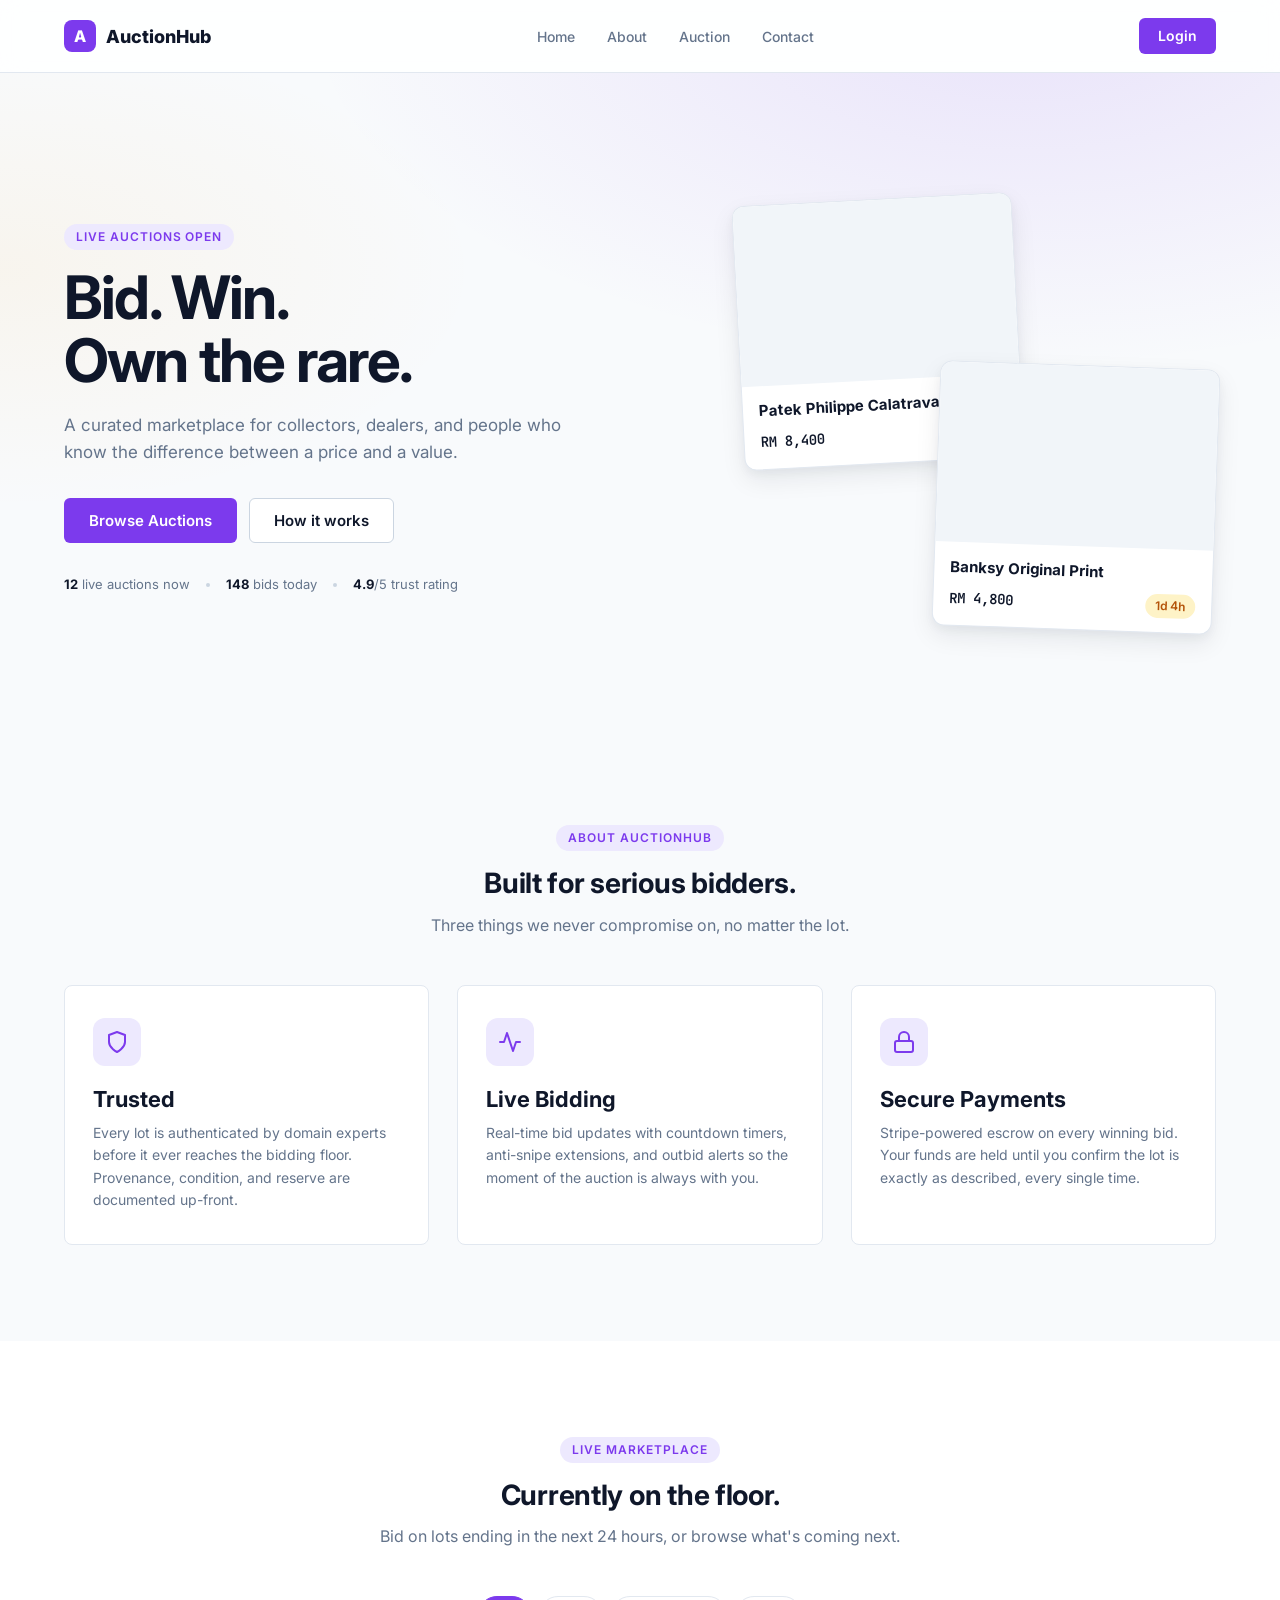
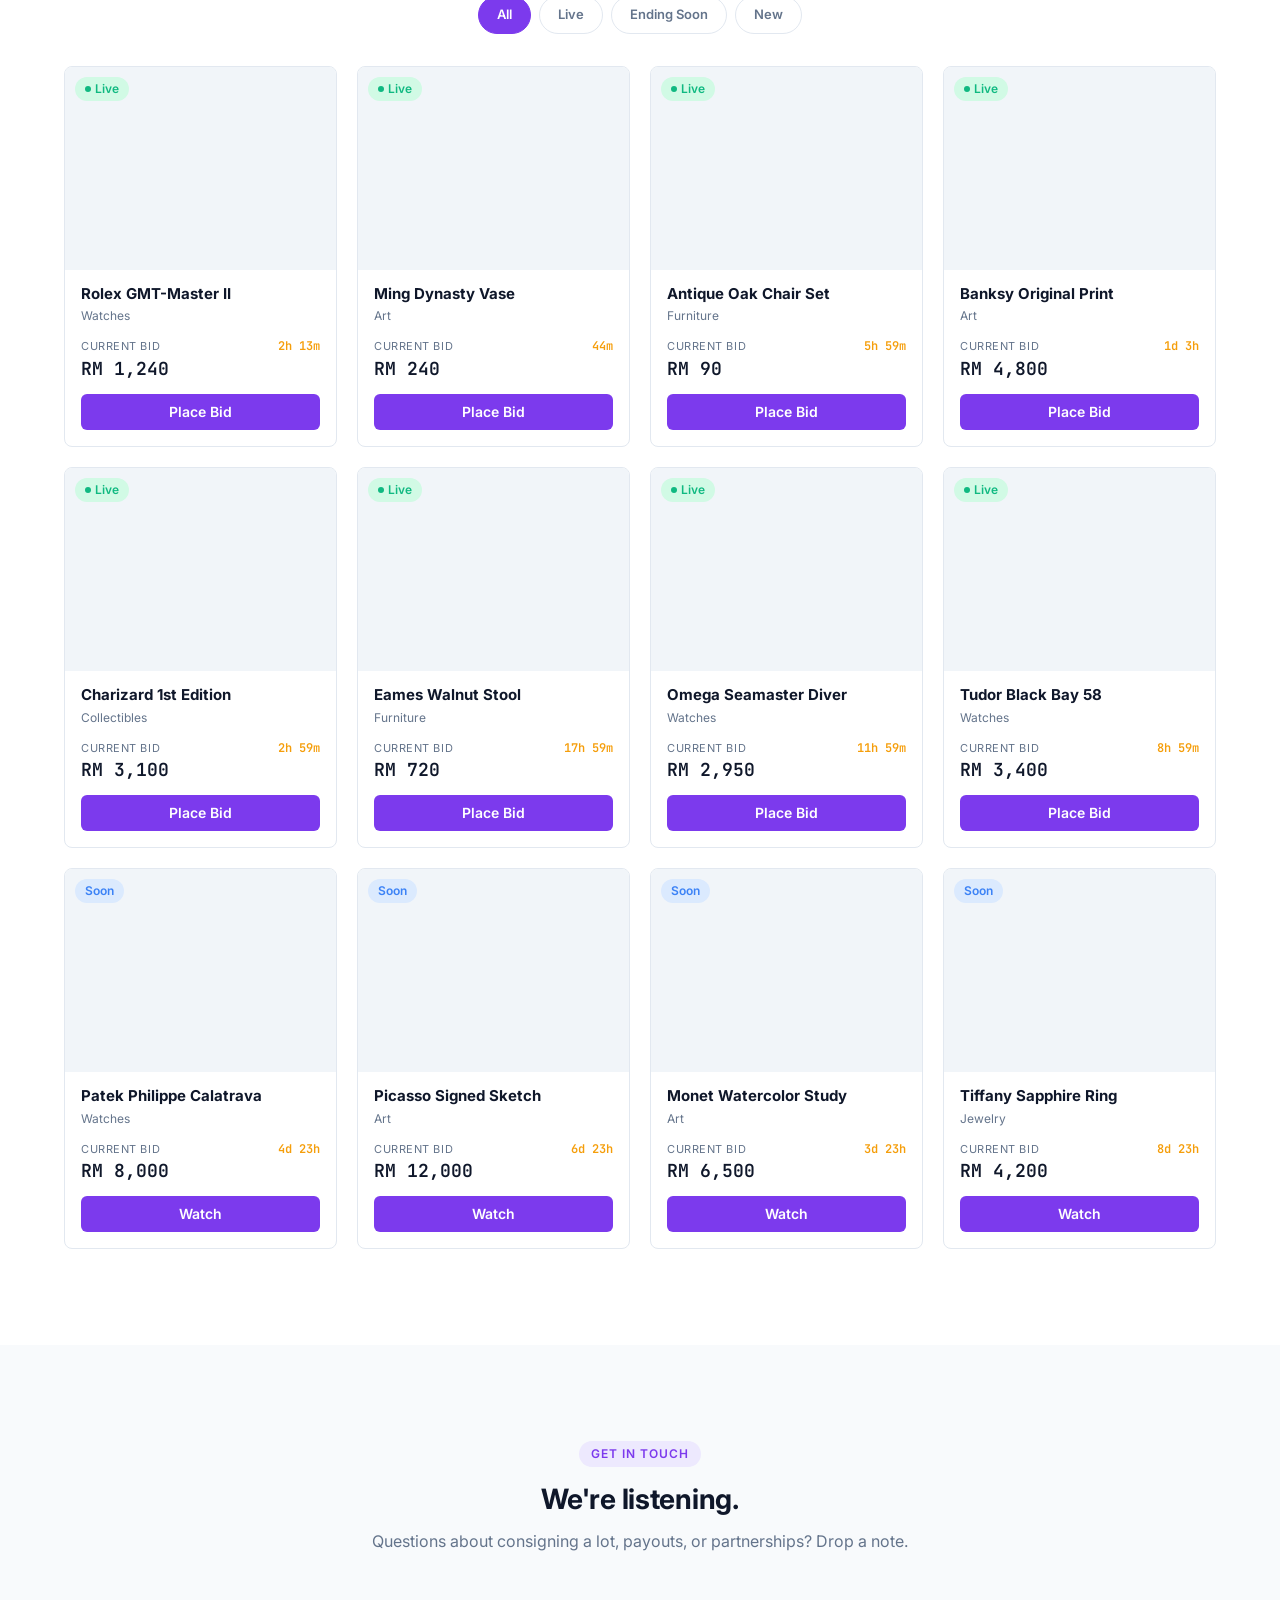
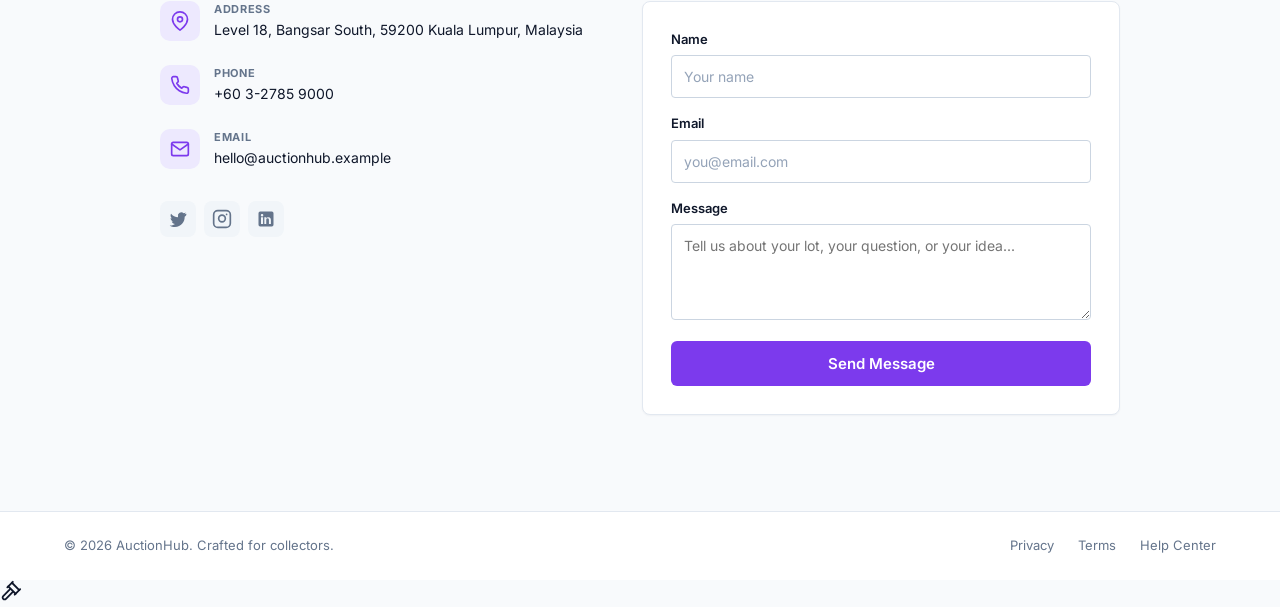
==== commit a7f7a3ad: "[Phase 2.6/Task 1] Mobile Hero Carousel and FAB Markup - Design 5 scaffolding === TECHNICAL CHANGES " ====
--- a/index.html
+++ b/index.html
@@ -40,6 +40,14 @@
 
     <!-- ========== #home Hero ========== -->
     <section id="home" class="hero">
+      <!-- Mobile-only hero carousel (populated by landing.js) -->
+      <div class="hero-carousel" id="hero-carousel" aria-label="Featured auctions">
+        <div class="hc-viewport">
+          <div class="hc-track" id="hc-track"></div>
+        </div>
+        <div class="hc-dots" id="hc-dots"></div>
+      </div>
+
       <div class="container hero-row">
         <div class="hero-copy">
           <span class="eyebrow">Live Auctions Open</span>
@@ -306,6 +314,17 @@
     </div>
   </div>
 
+  <!-- ========== Floating Action Button (mobile) ========== -->
+  <button class="fab" id="fab" aria-label="Browse auctions">
+    <svg viewBox="0 0 24 24" fill="none" stroke="currentColor" stroke-width="2" stroke-linecap="round" stroke-linejoin="round" width="22" height="22">
+      <path d="m14 13-7.5 7.5c-.83.83-2.17.83-3 0 0 0 0 0 0 0a2.12 2.12 0 0 1 0-3L11 10"/>
+      <path d="m16 16 6-6"/>
+      <path d="m8 8 6-6"/>
+      <path d="m9 7 8 8"/>
+      <path d="m21 11-8-8"/>
+    </svg>
+  </button>
+
   <!-- ========== Toast host ========== -->
   <div class="toast-host" id="toast-host"></div>
 
--- a/assets/css/landing.css
+++ b/assets/css/landing.css
@@ -385,6 +385,65 @@
 .footer-links { display: flex; gap: 24px; }
 .footer-links a:hover { color: var(--text); }
 
+/* ---------- Bid Modal ---------- */
+.bid-context {
+  display: flex;
+  align-items: center;
+  gap: 14px;
+  padding: 14px;
+  background: var(--surface-2);
+  border: 1px solid var(--border);
+  border-radius: var(--r-card);
+  margin-bottom: 20px;
+}
+.bid-context-img {
+  width: 64px;
+  height: 64px;
+  border-radius: 8px;
+  background-size: cover;
+  background-position: center;
+  background-color: var(--border);
+  flex-shrink: 0;
+}
+.bid-context-body { flex: 1; min-width: 0; }
+.bid-context-title {
+  font-weight: 700;
+  font-size: 14px;
+  margin-bottom: 4px;
+  overflow: hidden;
+  text-overflow: ellipsis;
+  white-space: nowrap;
+}
+.bid-context-meta {
+  display: flex;
+  gap: 14px;
+  font-size: 12px;
+  color: var(--text-muted);
+}
+.bid-context-meta strong { color: var(--text); font-family: var(--font-mono); font-weight: 700; }
+
+.bid-grid {
+  display: grid;
+  grid-template-columns: 1fr 1fr;
+  gap: 12px;
+}
+
+.bid-actions {
+  display: flex;
+  justify-content: flex-end;
+  gap: 12px;
+  padding-top: 8px;
+  border-top: 1px solid var(--border);
+  margin-top: 16px;
+  padding-top: 16px;
+}
+
+@media (max-width: 520px) {
+  .bid-grid { grid-template-columns: 1fr; }
+  .bid-actions { flex-direction: column-reverse; }
+  .bid-actions .btn { width: 100%; }
+}
+
 /* ---------- Responsive ---------- */
 @media (max-width: 1024px) {
   .auction-grid { grid-template-columns: repeat(3, 1fr); }
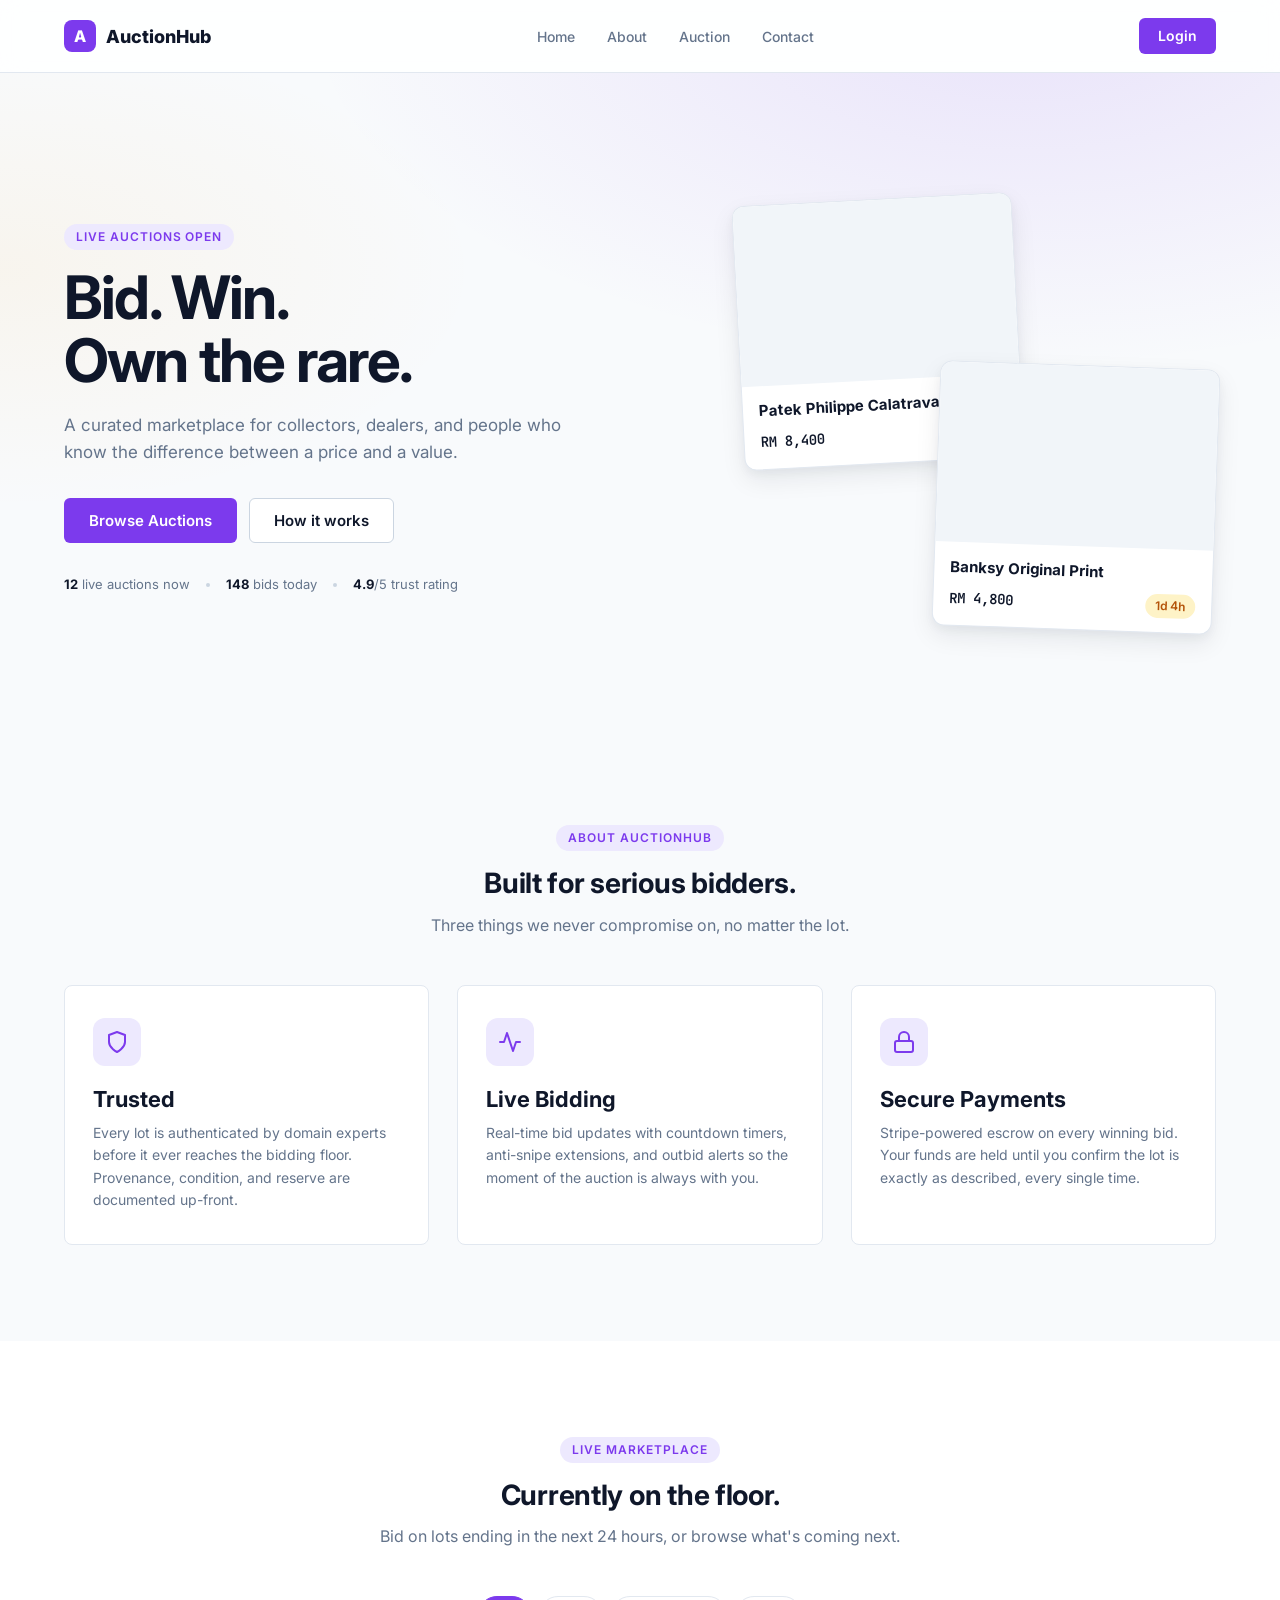
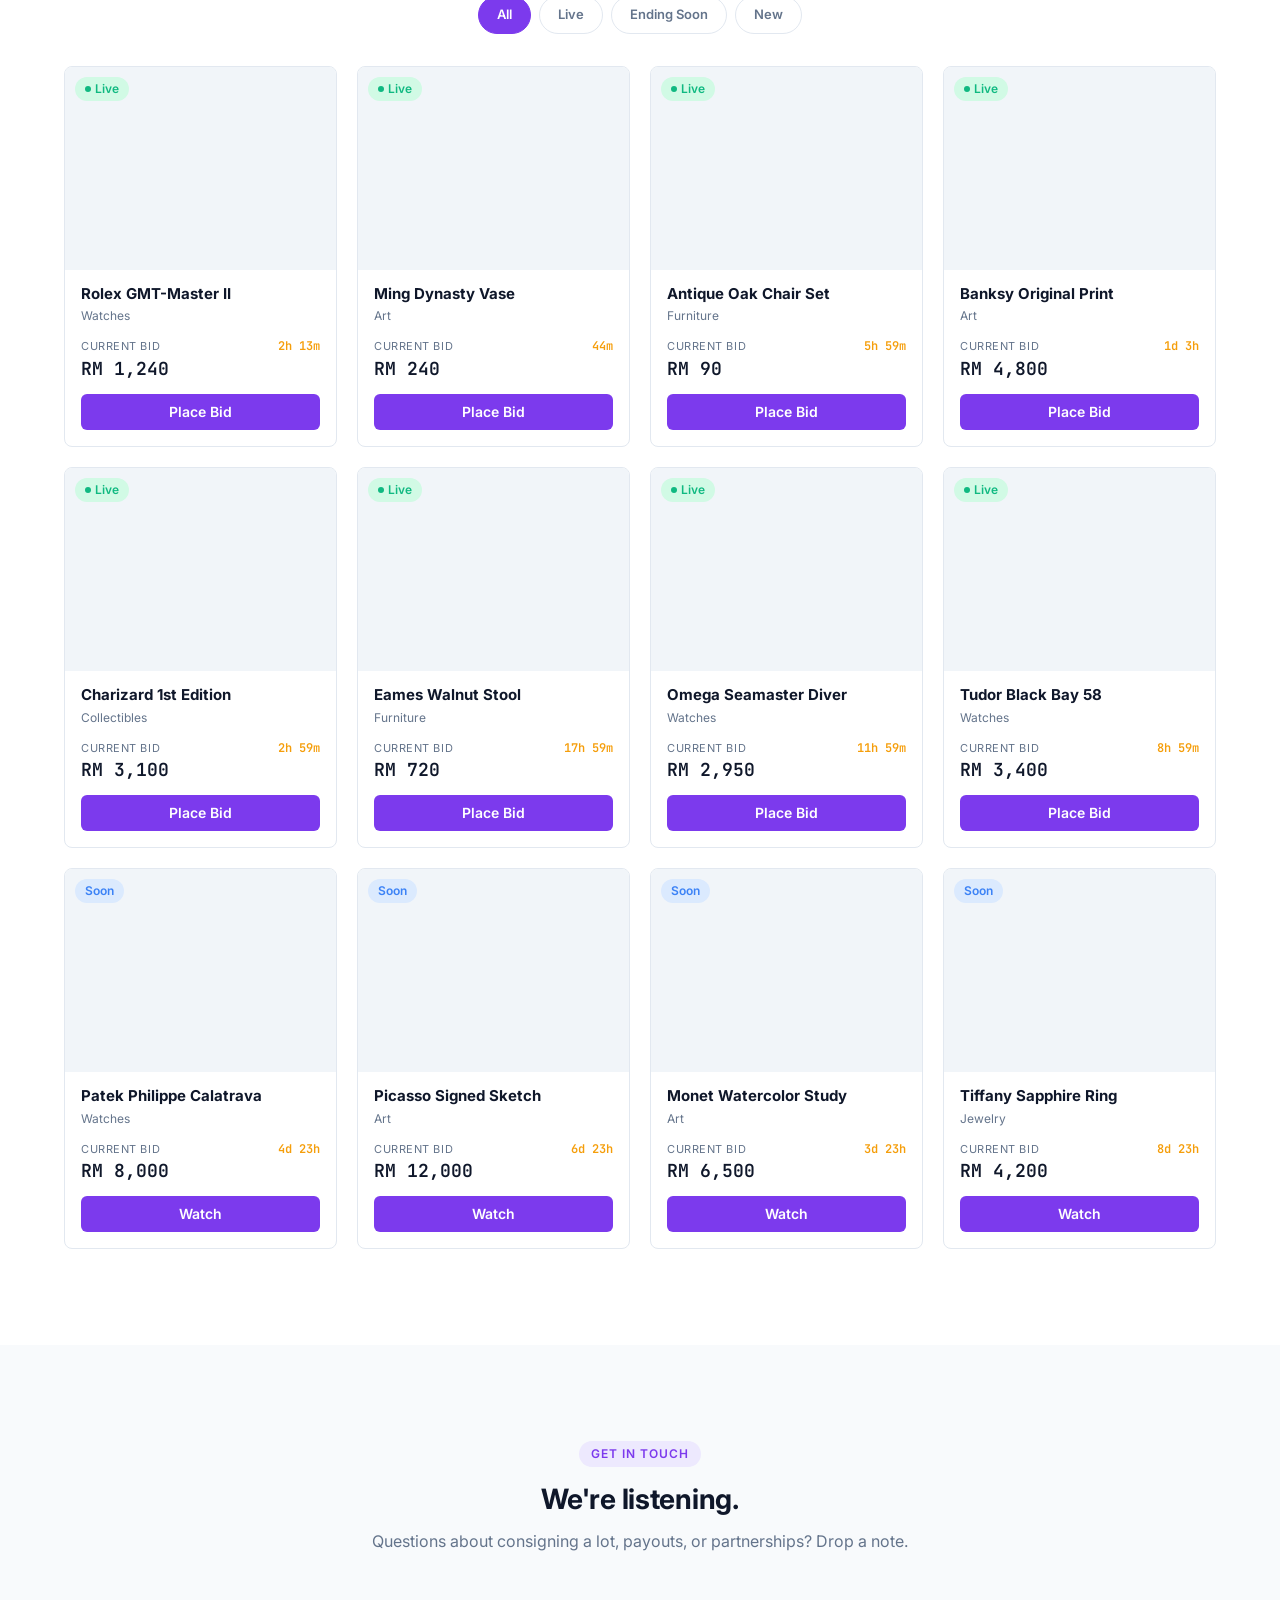
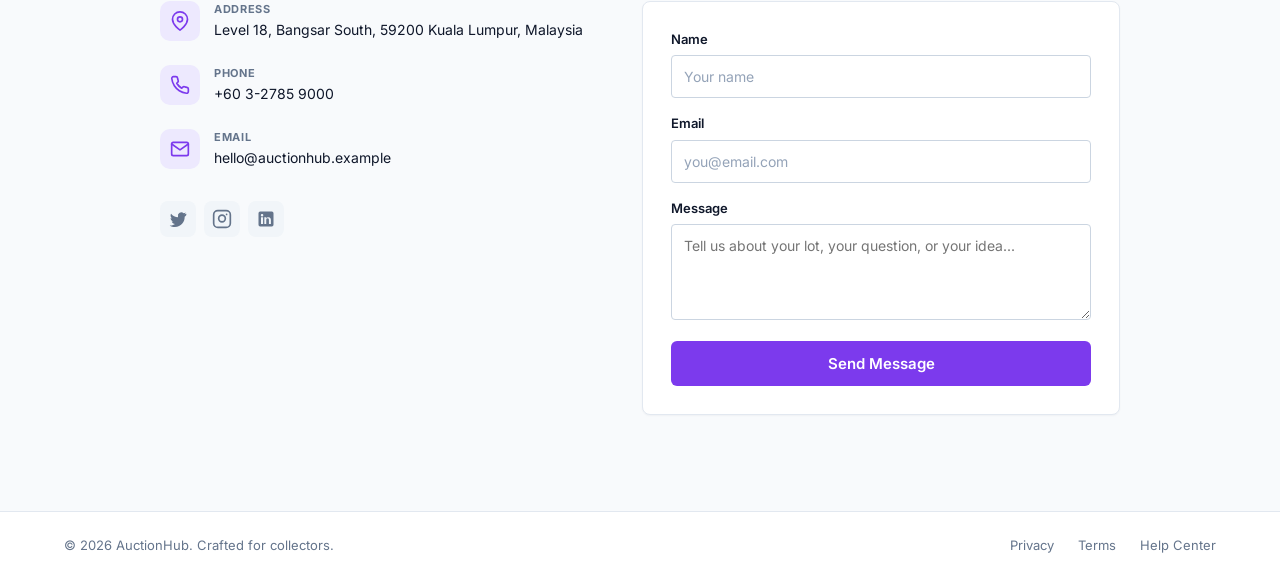
==== commit 363af80c: "[Phase 2.7/Task 1] Credential Swap - admin/admin replaced with admin@gmail.com/admin123 === TECHNICA" ====
--- a/index.html
+++ b/index.html
@@ -246,11 +246,11 @@
         </button>
       </div>
       <div class="modal-body">
-        <p class="text-muted text-sm mb-4">Sign in to access the admin dashboard. Use <code class="mono">admin</code> / <code class="mono">admin</code> for the prototype.</p>
+        <p class="text-muted text-sm mb-4">Sign in to access the admin dashboard. Use <code class="mono">admin@gmail.com</code> / <code class="mono">admin123</code> for the prototype.</p>
         <form id="login-form" novalidate>
           <div class="field">
-            <label class="label" for="li-username">Username</label>
-            <input class="input" id="li-username" name="username" type="text" autocomplete="username" required />
+            <label class="label" for="li-username">Email</label>
+            <input class="input" id="li-username" name="username" type="email" autocomplete="email" required placeholder="you@email.com" />
           </div>
           <div class="field">
             <label class="label" for="li-password">Password</label>
--- a/assets/css/landing.css
+++ b/assets/css/landing.css
@@ -385,6 +385,143 @@
 .footer-links { display: flex; gap: 24px; }
 .footer-links a:hover { color: var(--text); }
 
+/* ---------- Mobile Hero Carousel (Design 5) ---------- */
+/* Hidden on desktop. Shown <=880px. */
+.hero-carousel { display: none; }
+
+.hc-viewport {
+  overflow: hidden;
+  width: 100%;
+  border-radius: var(--r-card);
+}
+.hc-track {
+  display: flex;
+  transition: transform 320ms cubic-bezier(0.22, 0.61, 0.36, 1);
+  will-change: transform;
+}
+.hc-slide {
+  flex: 0 0 100%;
+  min-width: 0;
+  padding: 0 4px;
+}
+.hc-card {
+  background: var(--surface);
+  border: 1px solid var(--border);
+  border-radius: var(--r-card);
+  overflow: hidden;
+  box-shadow: var(--shadow-md);
+}
+.hc-img {
+  position: relative;
+  aspect-ratio: 4 / 3;
+  background-size: cover;
+  background-position: center;
+  background-color: var(--surface-2);
+}
+.hc-img-status {
+  position: absolute;
+  top: 12px;
+  left: 12px;
+}
+.hc-img-counter {
+  position: absolute;
+  top: 12px;
+  right: 12px;
+  background: rgba(15, 23, 42, 0.55);
+  color: #fff;
+  font-size: 11px;
+  font-weight: 600;
+  padding: 4px 10px;
+  border-radius: var(--r-pill);
+  font-family: var(--font-mono);
+}
+.hc-body { padding: 18px; }
+.hc-cat {
+  font-size: 11px;
+  font-weight: 600;
+  letter-spacing: 0.06em;
+  text-transform: uppercase;
+  color: var(--text-muted);
+  margin-bottom: 6px;
+}
+.hc-title {
+  font-size: 20px;
+  font-weight: 700;
+  margin-bottom: 14px;
+  line-height: 1.25;
+}
+.hc-meta {
+  display: flex;
+  align-items: baseline;
+  justify-content: space-between;
+  margin-bottom: 16px;
+}
+.hc-bid-label {
+  font-size: 11px;
+  text-transform: uppercase;
+  letter-spacing: 0.05em;
+  color: var(--text-muted);
+}
+.hc-bid {
+  font-size: 22px;
+  margin-top: 2px;
+}
+.hc-time {
+  font-family: var(--font-mono);
+  font-size: 13px;
+  font-weight: 700;
+  color: var(--warning);
+}
+.hc-card .btn { width: 100%; min-height: 48px; }
+
+.hc-dots {
+  display: flex;
+  justify-content: center;
+  gap: 8px;
+  margin-top: 16px;
+}
+.hc-dot {
+  width: 8px;
+  height: 8px;
+  border-radius: 50%;
+  background: var(--border-strong);
+  cursor: pointer;
+  transition: width var(--t), background var(--t);
+  border: none;
+  padding: 0;
+}
+.hc-dot.is-active {
+  width: 24px;
+  border-radius: 4px;
+  background: var(--primary);
+}
+
+/* ---------- Floating Action Button (mobile) ---------- */
+.fab {
+  display: none;
+  position: fixed;
+  right: 20px;
+  bottom: 20px;
+  width: 56px;
+  height: 56px;
+  border-radius: 50%;
+  background: var(--primary);
+  color: #fff;
+  align-items: center;
+  justify-content: center;
+  box-shadow: 0 8px 24px rgba(124, 58, 237, 0.4), 0 4px 8px rgba(15, 23, 42, 0.1);
+  z-index: 60;
+  transition: transform var(--t-fast), background var(--t);
+}
+.fab:hover { background: var(--primary-dark); }
+.fab:active { transform: scale(0.92); }
+.fab.is-visible { animation: fabPop 240ms cubic-bezier(0.34, 1.56, 0.64, 1); }
+
+@keyframes fabPop {
+  from { transform: scale(0); }
+  to   { transform: scale(1); }
+}
+
 /* ---------- Bid Modal ---------- */
 .bid-context {
   display: flex;
@@ -451,9 +588,28 @@
 }
 
 @media (max-width: 880px) {
+  /* --- Mobile Design 5: hide desktop hero, show carousel + FAB --- */
   .nav-links { display: none; }
-  .hero-row { grid-template-columns: 1fr; }
-  .hero-visual { height: 420px; max-width: 480px; margin: 0 auto; }
+  .hero { padding: 24px 0 40px; }
+  .hero-row { display: none; }              /* hide desktop hero copy + visual */
+  .hero-carousel {
+    display: block;
+    padding: 0 16px;
+  }
+  .fab { display: inline-flex; }
+
+  /* Mobile nav: simplified [logo] + Login text (already minimal markup-wise;
+     swap the primary-button visual into a text-link feel only on mobile) */
+  .nav-row { height: 60px; }
+  .nav .btn-primary {
+    background: transparent;
+    color: var(--primary);
+    padding: 6px 10px;
+    font-weight: 700;
+  }
+  .nav .btn-primary:hover { background: var(--primary-light); }
+
+  /* General responsive */
   .features { grid-template-columns: 1fr; }
   .auction-grid { grid-template-columns: repeat(2, 1fr); }
   .contact-grid { grid-template-columns: 1fr; gap: 32px; }
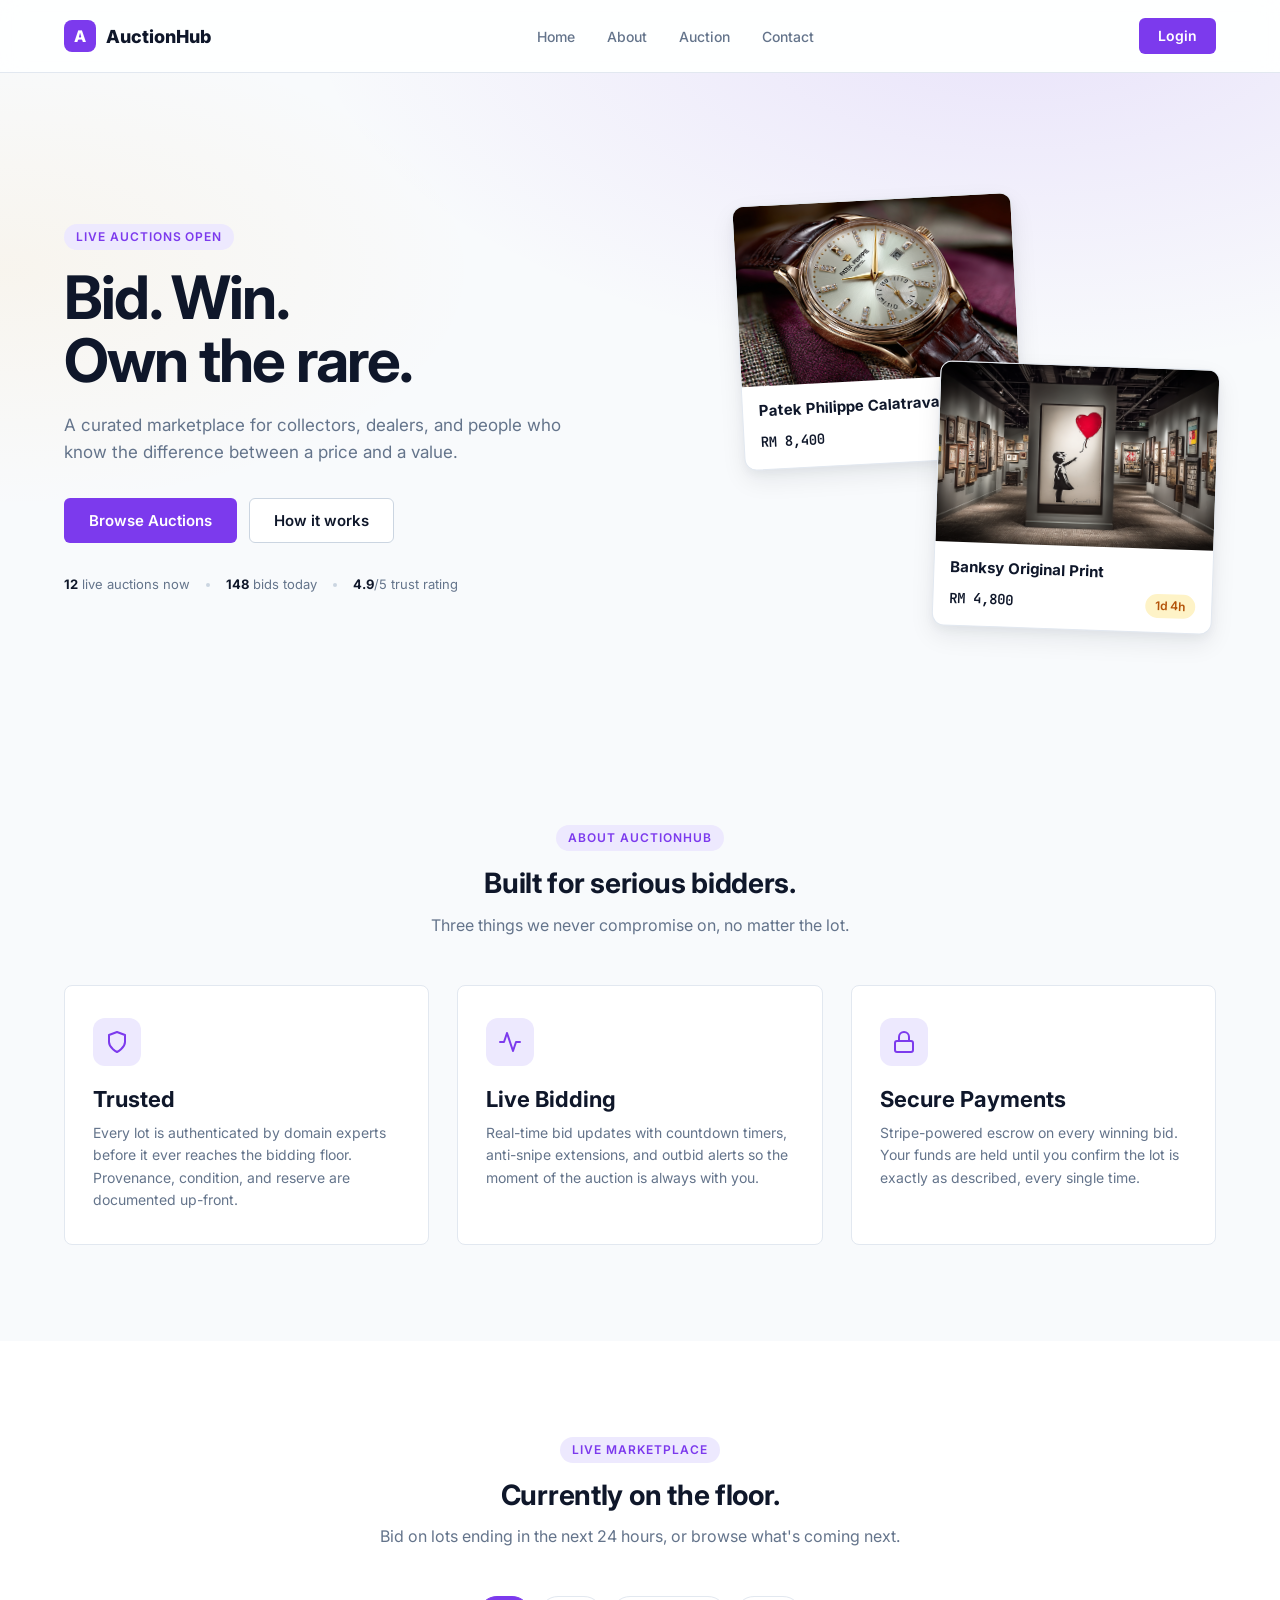
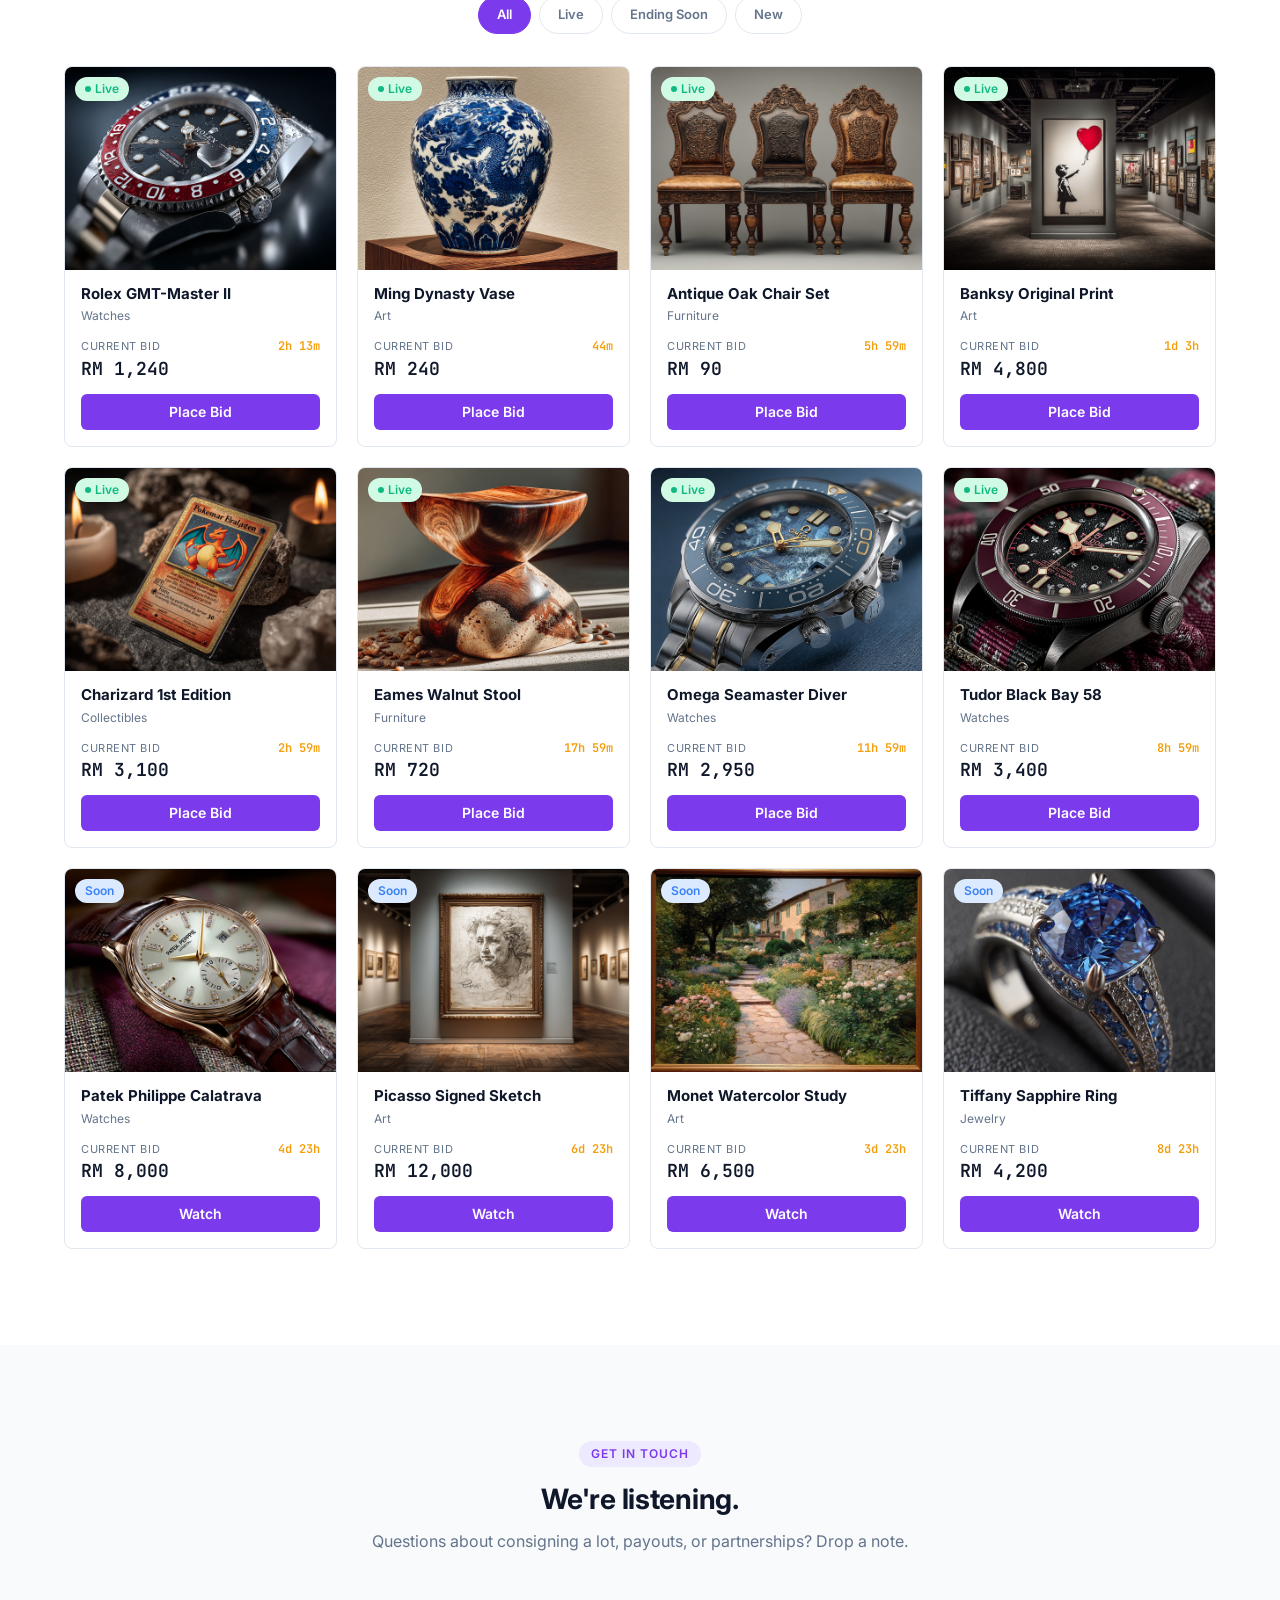
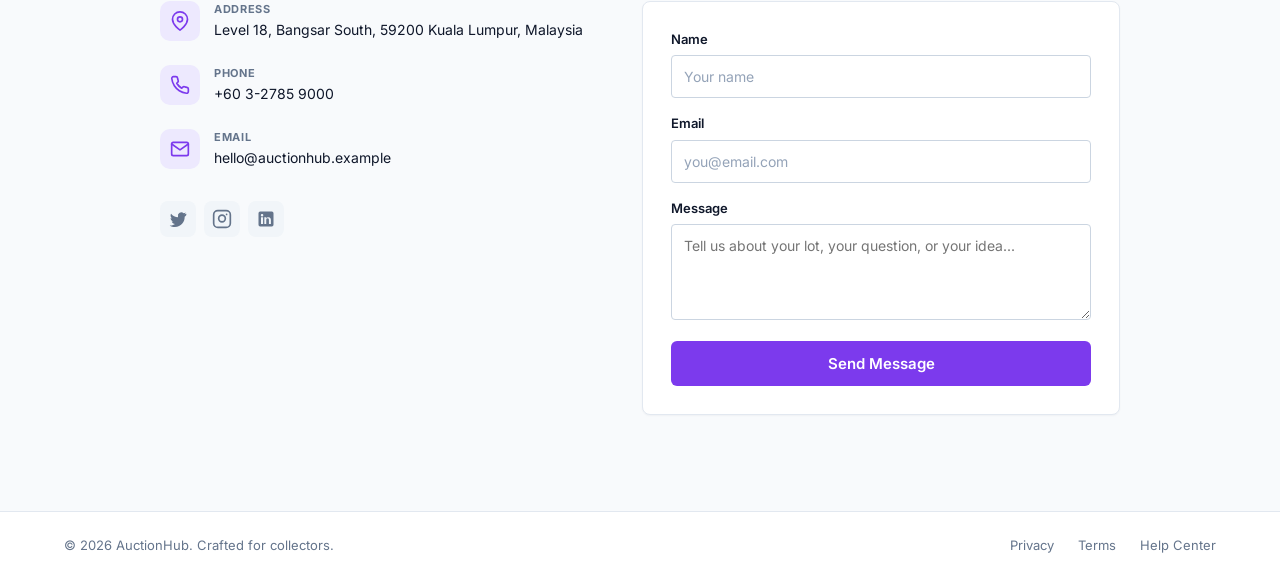
==== commit 46d11e0c: "[Phase 8/Task 2] Wire Local Images - data.js paths plus productImagePath helper plus all renderers p" ====
--- a/index.html
+++ b/index.html
@@ -70,7 +70,7 @@
         </div>
         <div class="hero-visual">
           <div class="hero-card hero-card-a">
-            <div class="hero-card-img" style="background-image:url('https://picsum.photos/seed/hero1/400/300')"></div>
+            <div class="hero-card-img" style="background-image:url('assets/images/products/p5.png')"></div>
             <div class="hero-card-body">
               <div class="hero-card-title">Patek Philippe Calatrava</div>
               <div class="hero-card-row">
@@ -80,7 +80,7 @@
             </div>
           </div>
           <div class="hero-card hero-card-b">
-            <div class="hero-card-img" style="background-image:url('https://picsum.photos/seed/hero2/400/300')"></div>
+            <div class="hero-card-img" style="background-image:url('assets/images/products/p6.png')"></div>
             <div class="hero-card-body">
               <div class="hero-card-title">Banksy Original Print</div>
               <div class="hero-card-row">
